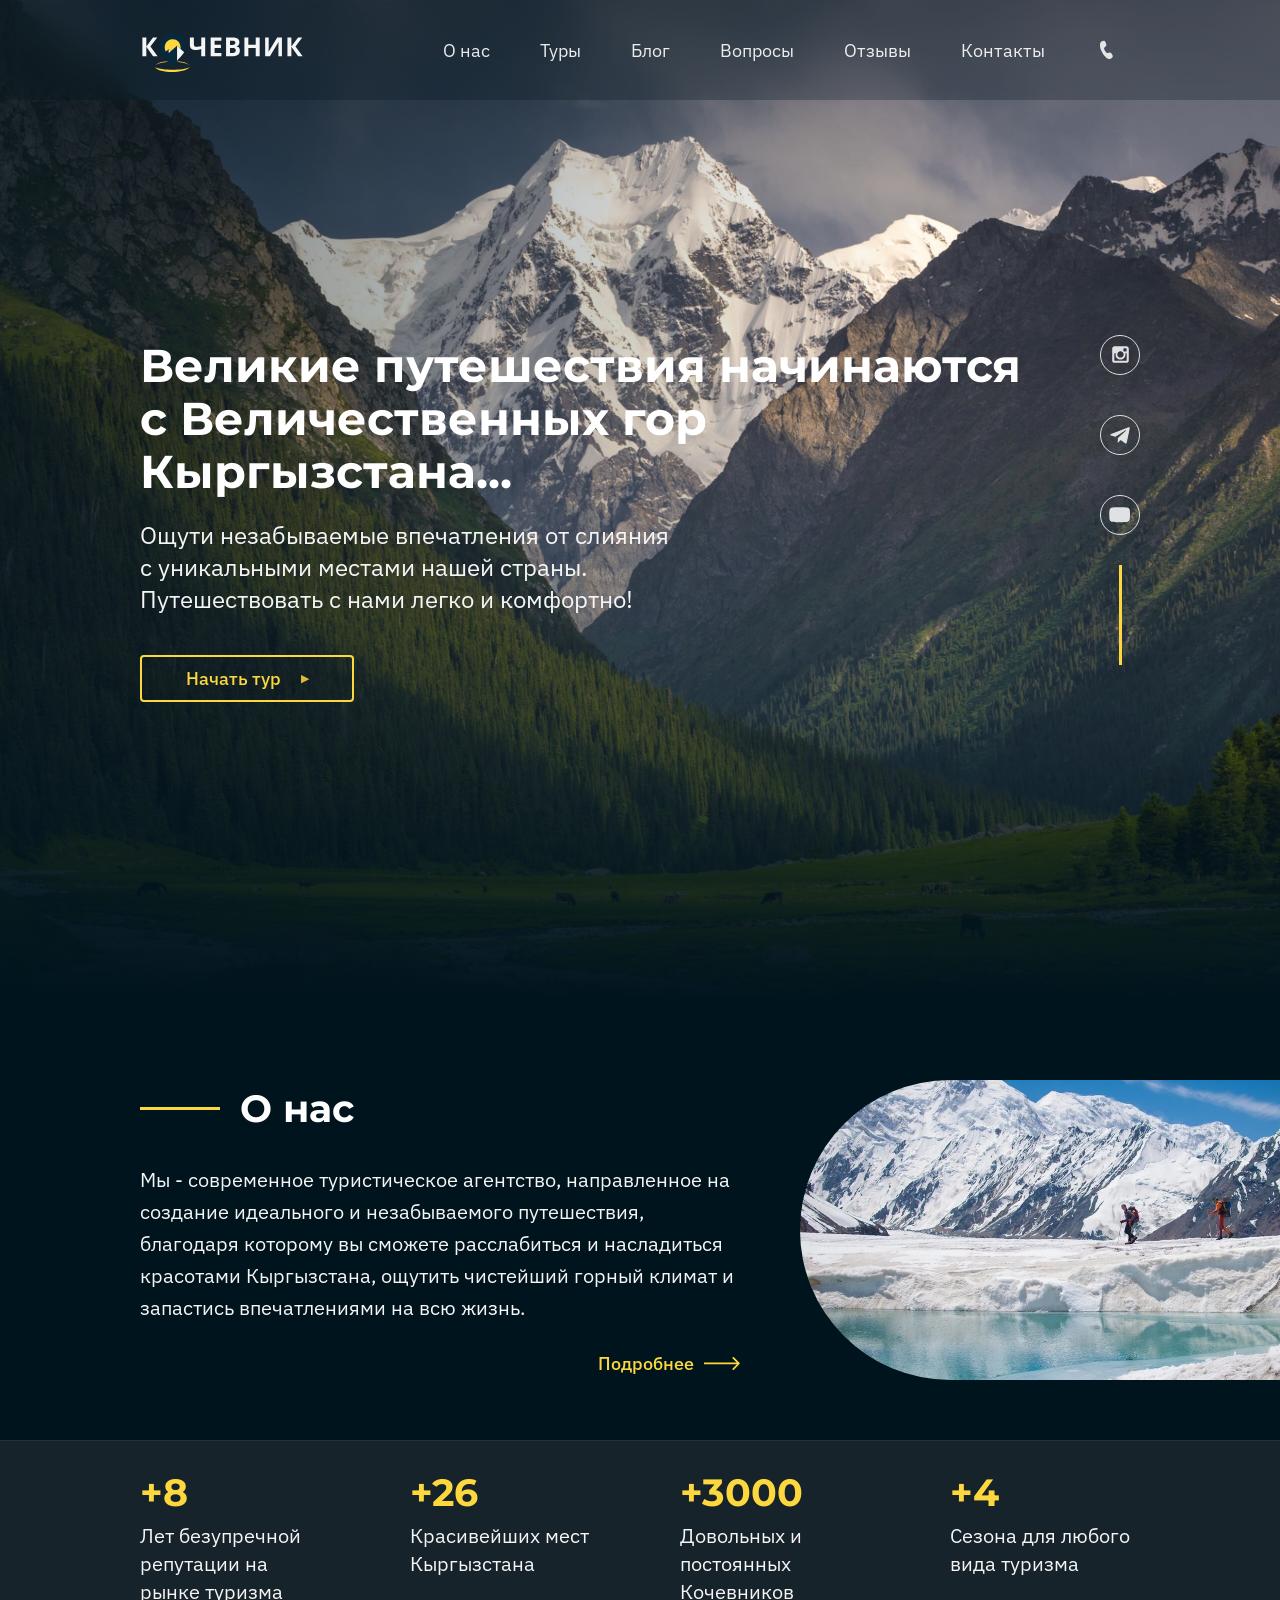
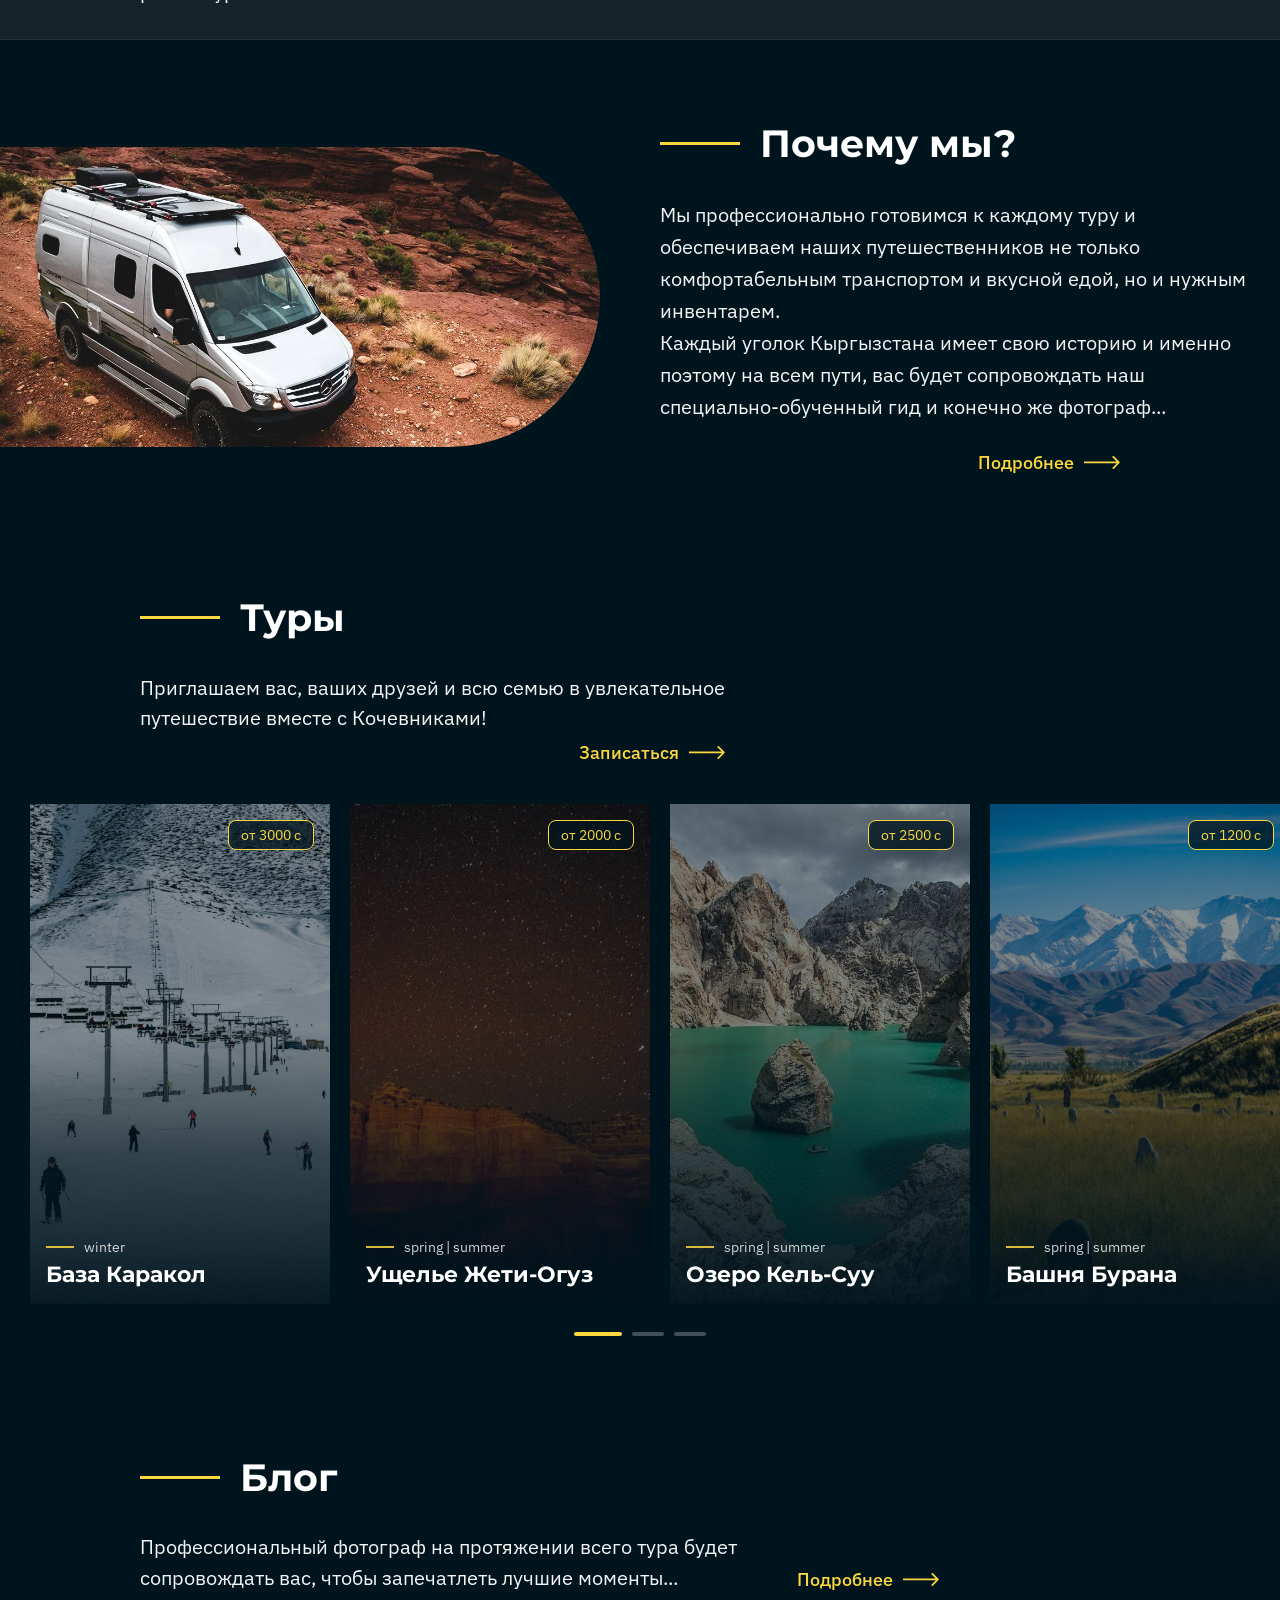
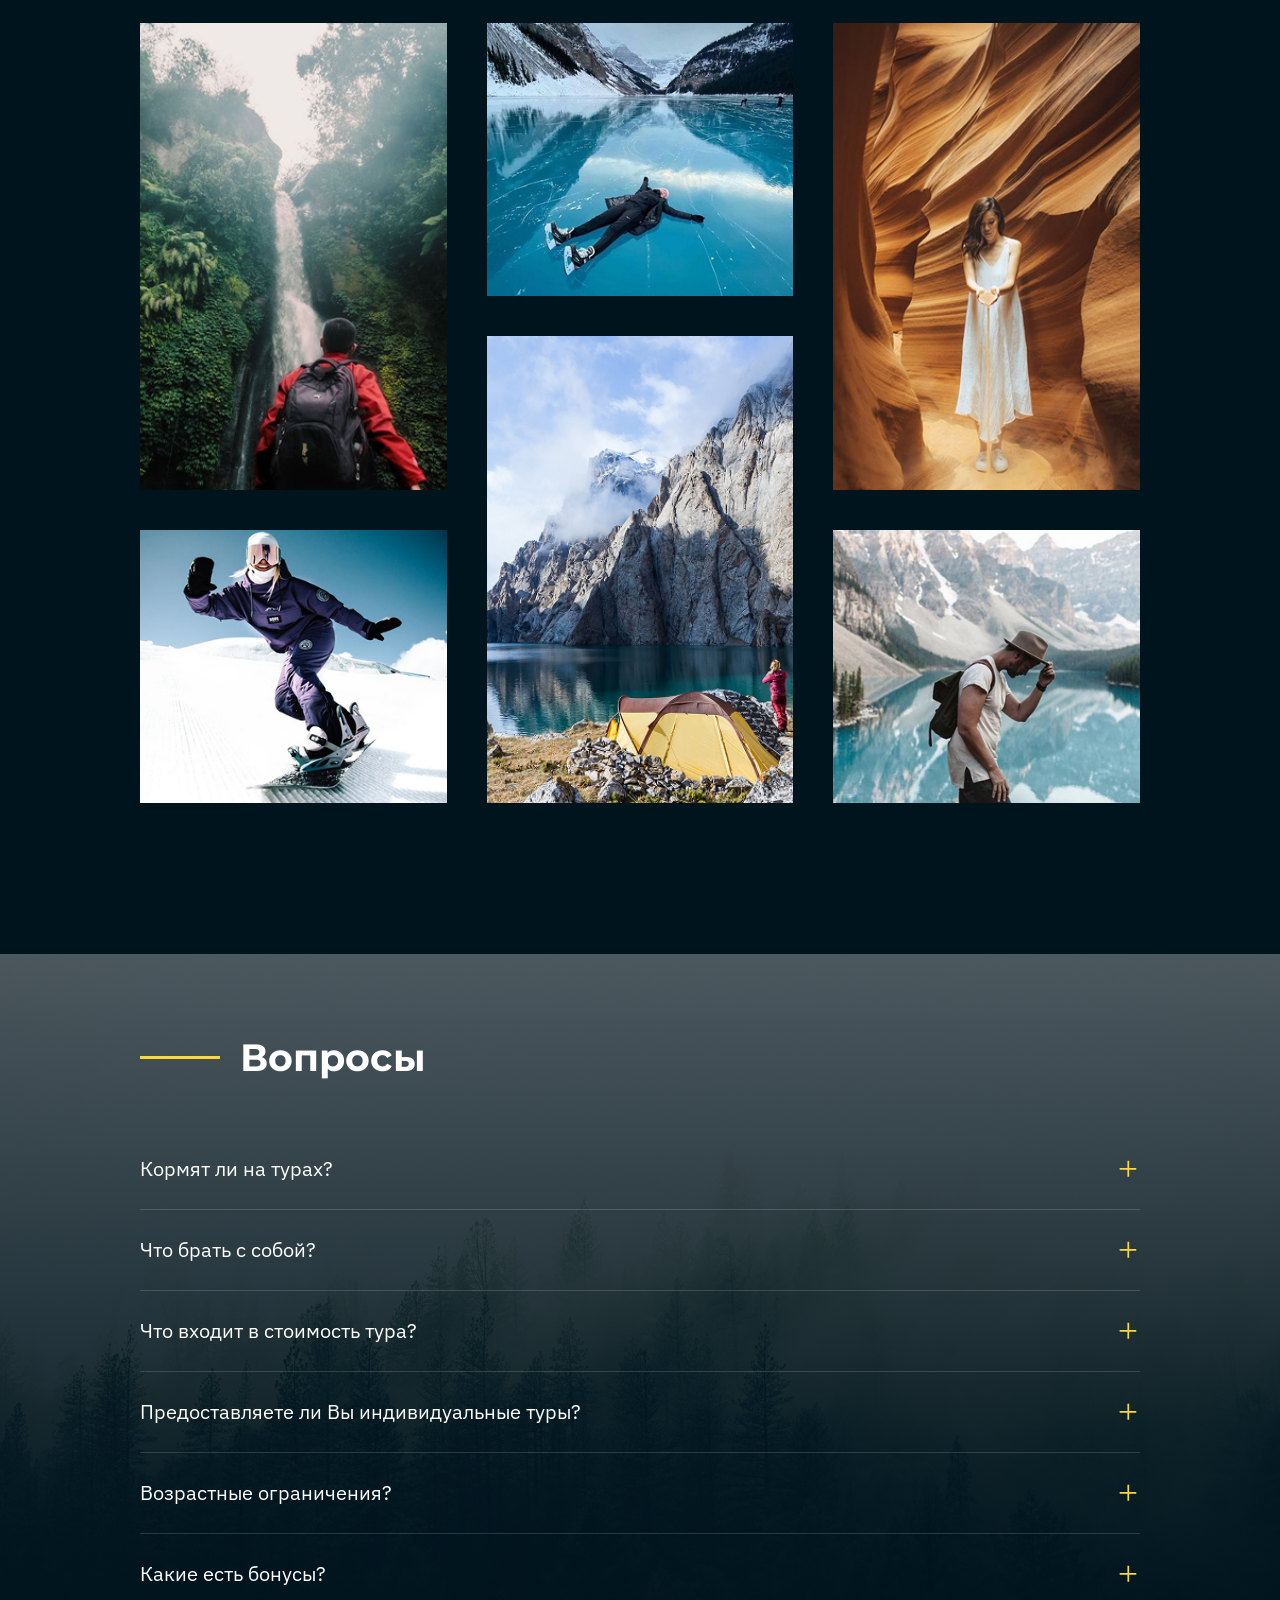
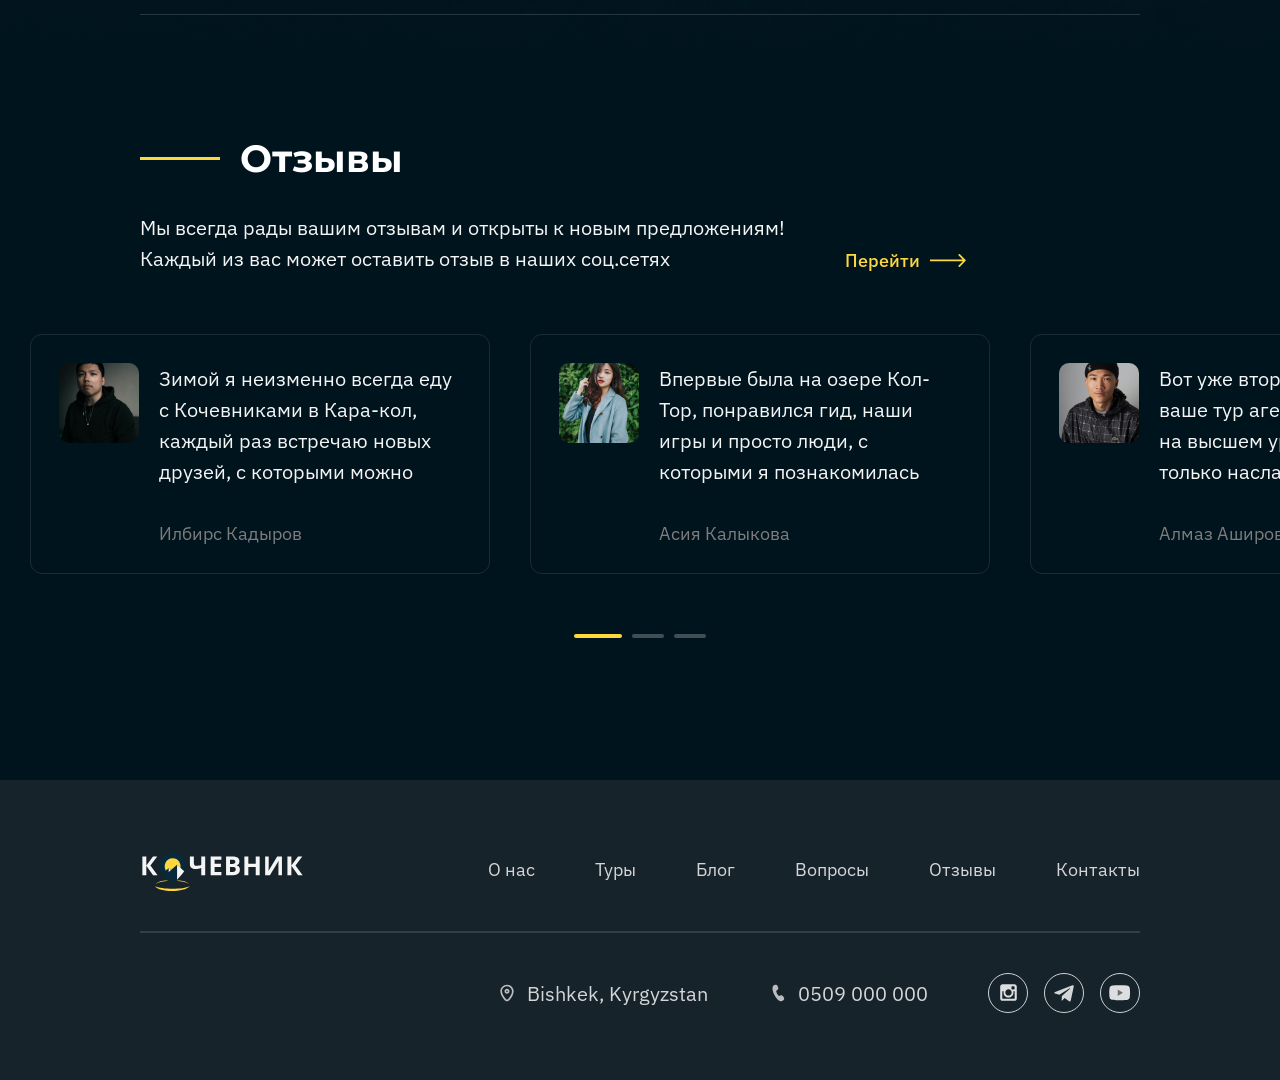
==== index.html @ 5da29ad7 "Initial commit" ====
<!DOCTYPE html>
<html lang="ru">
<head>
  <meta charset="UTF-8" />
  <meta name="viewport" content="width=device-width, initial-scale=1.0" />
  <title>Кочевник — туры по Кыргызстану</title>
  <link rel="preconnect" href="https://fonts.googleapis.com" />
  <link rel="preconnect" href="https://fonts.gstatic.com" crossorigin />
  <link href="https://fonts.googleapis.com/css2?family=Montserrat:wght@400;500;600;700;800&family=IBM+Plex+Sans:wght@300;400;500&display=swap" rel="stylesheet" />
  <link rel="stylesheet" href="style.css" />
</head>
<body>

  <!-- ========== HERO SECTION ========== -->
  <section class="hero">

    <!-- HEADER -->
    <header class="header">
      <div class="header__inner">

        <!-- Логотип -->
        <a class="header__logo logo" href="#">
          <img class="logo__img" src="imgs/logo.svg" alt="Кочевник" />
        </a>

        <!-- Навигация -->
        <nav class="nav" aria-label="Основная навигация">
          <ul class="nav__list">
            <li class="nav__item"><a class="nav__link" href="#about">О нас</a></li>
            <li class="nav__item"><a class="nav__link" href="#tours">Туры</a></li>
            <li class="nav__item"><a class="nav__link" href="#blog">Блог</a></li>
            <li class="nav__item"><a class="nav__link" href="#questions">Вопросы</a></li>
            <li class="nav__item"><a class="nav__link" href="#reviews">Отзывы</a></li>
            <li class="nav__item"><a class="nav__link" href="#contacts">Контакты</a></li>
          </ul>
        </nav>

        <!-- Телефон -->
        <a class="header__phone" href="tel:+996509000000" aria-label="Позвонить нам">
          <img class="header__phone-icon" src="imgs/phone.svg" alt="" aria-hidden="true" />
          <span class="header__phone-divider" aria-hidden="true"></span>
          <span class="header__phone-number">0509 000 000</span>
        </a>

      </div>
    </header>

    <!-- HERO CONTENT -->
    <div class="hero__inner">
      <div class="hero__content">
        <h1 class="hero__title">
          Великие путешествия начинаются<br />
          с Величественных гор Кыргызстана...
        </h1>
        <p class="hero__subtitle">
          Ощути незабываемые впечатления от слияния<br />
          с уникальными местами нашей страны.<br />
          Путешествовать с нами легко и комфортно!
        </p>
        <a class="hero__btn btn btn--yellow" href="#tours">
          Начать тур
          <span class="btn__icon" aria-hidden="true">▶</span>
        </a>
      </div>
    </div>

    <!-- Социальные сети (вертикально справа) -->
    <aside class="hero__socials socials" aria-label="Социальные сети">
      <a class="socials__link" href="#" target="_blank" rel="noopener" aria-label="Instagram">
        <img src="imgs/instagram.svg" alt="Instagram" />
      </a>
      <a class="socials__link" href="#" target="_blank" rel="noopener" aria-label="Telegram">
        <img src="imgs/telegram.svg" alt="Telegram" />
      </a>
      <a class="socials__link" href="#" target="_blank" rel="noopener" aria-label="YouTube">
        <img src="imgs/youtube.svg" alt="YouTube" />
      </a>
      <img class="socials__line" src="imgs/hero_line.svg" alt="" aria-hidden="true" />
    </aside>

  </section>
  <!-- /HERO -->

  <!-- ========== ABOUT + STATS + WHY US ========== -->
  <div class="middle-block">

    <!-- О НАС -->
    <section class="about" id="about">
      <div class="about__inner">

        <div class="about__text-col">
          <h2 class="about__title section-title">
            <img class="section-title__line-img" src="imgs/about_us_why_us_line.svg" alt="" aria-hidden="true" />
            О нас
          </h2>
          <p class="about__text">
            Мы - современное туристическое агентство, направленное
            на создание идеального и незабываемого путешествия,
            благодаря которому вы сможете расслабиться и насладиться
            красотами Кыргызстана, ощутить чистейший горный климат
            и запастись впечатлениями на всю жизнь.
          </p>
          <a class="about__more more-link" href="#">
            Подробнее
            <img class="more-link__arrow" src="imgs/about_us_why_us_arrow.svg" alt="" aria-hidden="true" />
          </a>
        </div>

        <div class="about__img-col">
          <img class="about__img" src="imgs/about_us.jpg" alt="О нас — горы Кыргызстана" />
        </div>

      </div>
    </section>

    <!-- СТАТИСТИКА -->
    <section class="stats">
      <div class="stats__inner">
        <div class="stats__item">
          <span class="stats__num">+8</span>
          <span class="stats__label">Лет безупречной репутации на рынке туризма</span>
        </div>
        <div class="stats__item">
          <span class="stats__num">+26</span>
          <span class="stats__label">Красивейших мест Кыргызстана</span>
        </div>
        <div class="stats__item">
          <span class="stats__num">+3000</span>
          <span class="stats__label">Довольных и постоянных Кочевников</span>
        </div>
        <div class="stats__item">
          <span class="stats__num">+4</span>
          <span class="stats__label">Сезона для любого вида туризма</span>
        </div>
      </div>
    </section>

    <!-- ПОЧЕМУ МЫ -->
    <section class="why-us" id="why-us">
      <div class="why-us__inner">

        <div class="why-us__img-col">
          <img class="why-us__img" src="imgs/why_us.jpg" alt="Почему мы — фургон в горах" />
        </div>

        <div class="why-us__text-col">
          <h2 class="why-us__title section-title">
            <img class="section-title__line-img" src="imgs/about_us_why_us_line.svg" alt="" aria-hidden="true" />
            Почему мы?
          </h2>
          <p class="why-us__text">
            Мы профессионально готовимся к каждому туру
            и обеспечиваем наших путешественников не только
            комфортабельным транспортом и вкусной едой,
            но и нужным инвентарем.<br />
            Каждый уголок Кыргызстана имеет свою историю и именно
            поэтому на всем пути, вас будет сопровождать
            наш специально-обученный гид и конечно же фотограф...
          </p>
          <a class="why-us__more more-link" href="#">
            Подробнее
            <img class="more-link__arrow" src="imgs/about_us_why_us_arrow.svg" alt="" aria-hidden="true" />
          </a>
        </div>

      </div>
    </section>

  </div>
  <!-- /MIDDLE BLOCK -->

  <!-- ========== TOURS SECTION ========== -->
  <section class="tours" id="tours">
    <div class="tours__head">
      <h2 class="tours__title section-title">
        <img class="section-title__line-img" src="imgs/about_us_why_us_line.svg" alt="" aria-hidden="true" />
        Туры
      </h2>
      <p class="tours__subtitle">
        Приглашаем вас, ваших друзей и всю семью в увлекательное<br />
        путешествие вместе с Кочевниками!
      </p>
      <a class="tours__signup more-link" href="#">
        Записаться
        <img class="more-link__arrow" src="imgs/about_us_why_us_arrow.svg" alt="" aria-hidden="true" />
      </a>
    </div>

    <!-- Слайдер -->
    <div class="tours__slider-wrap">
      <div class="tours__slider" id="tours-slider">

        <article class="tour-card" style="--card-bg: url('imgs/tours1.jpg')">
          <div class="tour-card__overlay-top" aria-hidden="true"></div>
          <div class="tour-card__overlay-bottom" aria-hidden="true"></div>
          <span class="tour-card__price">от 3000 с</span>
          <div class="tour-card__bottom">
            <div class="tour-card__season">
              <span class="tour-card__season-line" aria-hidden="true"></span>
              winter
            </div>
            <h3 class="tour-card__name">База Каракол</h3>
          </div>
        </article>

        <article class="tour-card" style="--card-bg: url('imgs/tours2.jpg')">
          <div class="tour-card__overlay-top" aria-hidden="true"></div>
          <div class="tour-card__overlay-bottom" aria-hidden="true"></div>
          <span class="tour-card__price">от 2000 с</span>
          <div class="tour-card__bottom">
            <div class="tour-card__season">
              <span class="tour-card__season-line" aria-hidden="true"></span>
              spring | summer
            </div>
            <h3 class="tour-card__name">Ущелье Жети-Огуз</h3>
          </div>
        </article>

        <article class="tour-card" style="--card-bg: url('imgs/tours3.jpg')">
          <div class="tour-card__overlay-top" aria-hidden="true"></div>
          <div class="tour-card__overlay-bottom" aria-hidden="true"></div>
          <span class="tour-card__price">от 2500 с</span>
          <div class="tour-card__bottom">
            <div class="tour-card__season">
              <span class="tour-card__season-line" aria-hidden="true"></span>
              spring | summer
            </div>
            <h3 class="tour-card__name">Озеро Кель-Суу</h3>
          </div>
        </article>

        <article class="tour-card" style="--card-bg: url('imgs/tours4.jpg')">
          <div class="tour-card__overlay-top" aria-hidden="true"></div>
          <div class="tour-card__overlay-bottom" aria-hidden="true"></div>
          <span class="tour-card__price">от 1200 с</span>
          <div class="tour-card__bottom">
            <div class="tour-card__season">
              <span class="tour-card__season-line" aria-hidden="true"></span>
              spring | summer
            </div>
            <h3 class="tour-card__name">Башня Бурана</h3>
          </div>
        </article>

        <article class="tour-card" style="--card-bg: url('imgs/tours5.jpg')">
          <div class="tour-card__overlay-top" aria-hidden="true"></div>
          <div class="tour-card__overlay-bottom" aria-hidden="true"></div>
          <span class="tour-card__price">от 5000 с</span>
          <div class="tour-card__bottom">
            <div class="tour-card__season">
              <span class="tour-card__season-line" aria-hidden="true"></span>
              spring | summer
            </div>
            <h3 class="tour-card__name">Озеро Сары Челек</h3>
          </div>
        </article>

        <article class="tour-card" style="--card-bg: url('imgs/tours6.jpg')">
          <div class="tour-card__overlay-top" aria-hidden="true"></div>
          <div class="tour-card__overlay-bottom" aria-hidden="true"></div>
          <span class="tour-card__price">от 600 с</span>
          <div class="tour-card__bottom">
            <div class="tour-card__season">
              <span class="tour-card__season-line" aria-hidden="true"></span>
              spring | summer
            </div>
            <h3 class="tour-card__name">Водопад Белогорка</h3>
          </div>
        </article>

        <article class="tour-card" style="--card-bg: url('imgs/tours7.jpg')">
          <div class="tour-card__overlay-top" aria-hidden="true"></div>
          <div class="tour-card__overlay-bottom" aria-hidden="true"></div>
          <span class="tour-card__price">от 2300 с</span>
          <div class="tour-card__bottom">
            <div class="tour-card__season">
              <span class="tour-card__season-line" aria-hidden="true"></span>
              spring | summer
            </div>
            <h3 class="tour-card__name">Долина Суусамыр</h3>
          </div>
        </article>

        <article class="tour-card" style="--card-bg: url('imgs/tours8.jpg')">
          <div class="tour-card__overlay-top" aria-hidden="true"></div>
          <div class="tour-card__overlay-bottom" aria-hidden="true"></div>
          <span class="tour-card__price">от 1000 с</span>
          <div class="tour-card__bottom">
            <div class="tour-card__season">
              <span class="tour-card__season-line" aria-hidden="true"></span>
              spring | summer
            </div>
            <h3 class="tour-card__name">Озеро Кол-Тор</h3>
          </div>
        </article>

        <article class="tour-card" style="--card-bg: url('imgs/tours9.jpg')">
          <div class="tour-card__overlay-top" aria-hidden="true"></div>
          <div class="tour-card__overlay-bottom" aria-hidden="true"></div>
          <span class="tour-card__price">от 750 с</span>
          <div class="tour-card__bottom">
            <div class="tour-card__season">
              <span class="tour-card__season-line" aria-hidden="true"></span>
              spring | summer
            </div>
            <h3 class="tour-card__name">Каньоны Сказка</h3>
          </div>
        </article>

      </div><!-- /slider -->
    </div>

    <!-- Dots — на всю ширину секции, по центру -->
    <div class="tours__dots" id="tours-dots"></div>

  </section>
  <!-- /TOURS -->

  <!-- ========== BLOG SECTION ========== -->
  <section class="blog" id="blog">

    <div class="blog__head">
      <h2 class="blog__title section-title">
        <img class="section-title__line-img" src="imgs/about_us_why_us_line.svg" alt="" aria-hidden="true" />
        Блог
      </h2>
      <div class="blog__head-row">
        <p class="blog__subtitle">
          Профессиональный фотограф на протяжении всего тура будет<br />
          сопровождать вас, чтобы запечатлеть лучшие моменты...
        </p>
        <a class="blog__more more-link" href="#">
          Подробнее
          <img class="more-link__arrow" src="imgs/about_us_why_us_arrow.svg" alt="" aria-hidden="true" />
        </a>
      </div>
    </div>

    <div class="blog__grid">
      <!-- Колонка 1 -->
      <div class="blog__col">
        <img class="blog__img blog__img--tall" src="imgs/blog1.jpg" alt="Блог фото 1" />
        <img class="blog__img blog__img--short" src="imgs/blog4.jpg" alt="Блог фото 4" />
      </div>
      <!-- Колонка 2 -->
      <div class="blog__col">
        <img class="blog__img blog__img--short" src="imgs/blog2.jpg" alt="Блог фото 2" />
        <img class="blog__img blog__img--tall" src="imgs/blog5.jpg" alt="Блог фото 5" />
      </div>
      <!-- Колонка 3 -->
      <div class="blog__col">
        <img class="blog__img blog__img--tall" src="imgs/blog3.jpg" alt="Блог фото 3" />
        <img class="blog__img blog__img--short" src="imgs/blog6.jpg" alt="Блог фото 6" />
      </div>
    </div>

  </section>
  <!-- /BLOG -->

  <!-- ========== QUESTIONS SECTION ========== -->
  <section class="questions" id="questions">

    <div class="questions__inner">
      <h2 class="questions__title section-title">
        <img class="section-title__line-img" src="imgs/about_us_why_us_line.svg" alt="" aria-hidden="true" />
        Вопросы
      </h2>

      <ul class="faq">

        <li class="faq__item">
          <button class="faq__trigger" aria-expanded="false">
            <span class="faq__question">Кормят ли на турах?</span>
            <img class="faq__icon" src="imgs/questions_plus.svg" alt="" aria-hidden="true" />
          </button>
          <div class="faq__body">
            <p class="faq__answer">В каждом путешествии Вы получаете имменной "Бокс Кочаоллдевника", куда входит: вода, фрукт, сендвич и сухофрукты.</p>
          </div>
        </li>

        <li class="faq__item">
          <button class="faq__trigger" aria-expanded="false">
            <span class="faq__question">Что брать с собой?</span>
            <img class="faq__icon" src="imgs/questions_plus.svg" alt="" aria-hidden="true" />
          </button>
          <div class="faq__body">
            <p class="faq__answer">Документы, сменная одежда, головной убор, солнцезещитный крем, личные медикаменты</p>
          </div>
        </li>

        <li class="faq__item">
          <button class="faq__trigger" aria-expanded="false">
            <span class="faq__question">Что входит в стоимость тура?</span>
            <img class="faq__icon" src="imgs/questions_plus.svg" alt="" aria-hidden="true" />
          </button>
          <div class="faq__body">
            <p class="faq__answer">В стоимость тура входит: трансфер, услуги гида, фотографа, профессиональный инвентарь, бокс Кочевника</p>
          </div>
        </li>

        <li class="faq__item">
          <button class="faq__trigger" aria-expanded="false">
            <span class="faq__question">Предоставляете ли Вы индивидуальные туры?</span>
            <img class="faq__icon" src="imgs/questions_plus.svg" alt="" aria-hidden="true" />
          </button>
          <div class="faq__body">
            <p class="faq__answer">Мы можем предоставить индивидуальный тур с трансфером и нашим маршрутом</p>
          </div>
        </li>

        <li class="faq__item">
          <button class="faq__trigger" aria-expanded="false">
            <span class="faq__question">Возрастные ограничения?</span>
            <img class="faq__icon" src="imgs/questions_plus.svg" alt="" aria-hidden="true" />
          </button>
          <div class="faq__body">
            <p class="faq__answer">Детям до 12 лет не рекомендуется посещать наши туры</p>
          </div>
        </li>

        <li class="faq__item">
          <button class="faq__trigger" aria-expanded="false">
            <span class="faq__question">Какие есть бонусы?</span>
            <img class="faq__icon" src="imgs/questions_plus.svg" alt="" aria-hidden="true" />
          </button>
          <div class="faq__body">
            <p class="faq__answer">Приведи троих друзей друзей, и получи 50% скидку на любой тур</p>
          </div>
        </li>

      </ul>
    </div>

  </section>
  <!-- /QUESTIONS -->

  <!-- ========== REVIEWS SECTION ========== -->
  <section class="reviews" id="reviews">

    <div class="reviews__head">
      <h2 class="reviews__title section-title">
        <img class="section-title__line-img" src="imgs/about_us_why_us_line.svg" alt="" aria-hidden="true" />
        Отзывы
      </h2>
      <div class="reviews__head-row">
        <p class="reviews__subtitle">
          Мы всегда рады вашим отзывам и открыты к новым предложениям!<br />
          Каждый из вас может оставить отзыв в наших соц.сетях
        </p>
        <a class="reviews__more more-link" href="#">
          Перейти
          <img class="more-link__arrow" src="imgs/about_us_why_us_arrow.svg" alt="" aria-hidden="true" />
        </a>
      </div>
    </div>

    <!-- Слайдер отзывов -->
    <div class="reviews__slider-wrap">
      <div class="reviews__slider" id="reviews-slider">

        <article class="review-card">
          <div class="review-card__top">
            <img class="review-card__photo" src="imgs/reviews1.jpg" alt="Илбирс Кадыров" />
            <div class="review-card__text-wrap">
              <p class="review-card__text">Зимой я неизменно всегда еду с Кочевниками в Кара-кол, каждый раз встречаю новых друзей, с которыми можно покататься на сноубордах!</p>
            </div>
          </div>
          <p class="review-card__name">Илбирс Кадыров</p>
        </article>

        <article class="review-card">
          <div class="review-card__top">
            <img class="review-card__photo" src="imgs/reviews2.jpg" alt="Асия Калыкова" />
            <div class="review-card__text-wrap">
              <p class="review-card__text">Впервые была на озере Кол-Тор, понравился гид, наши игры и просто люди, с которыми я познакомилась благодаря вам.</p>
            </div>
          </div>
          <p class="review-card__name">Асия Калыкова</p>
        </article>

        <article class="review-card">
          <div class="review-card__top">
            <img class="review-card__photo" src="imgs/reviews3.jpg" alt="Алмаз Аширов" />
            <div class="review-card__text-wrap">
              <p class="review-card__text">Вот уже второй год выбираю ваше тур агенство! Подготовка на высшем уровне, остается только наслаждаться отдыхом и красотами нашей природы.</p>
            </div>
          </div>
          <p class="review-card__name">Алмаз Аширов</p>
        </article>

        <article class="review-card">
          <div class="review-card__top">
            <img class="review-card__photo" src="imgs/reviews4.jpg" alt="Белек Ильязов" />
            <div class="review-card__text-wrap">
              <p class="review-card__text">Если ходить на природу, то только с вами, не надо загружать голову, все готово и четко распланированно, спасибо вам!</p>
            </div>
          </div>
          <p class="review-card__name">Белек Ильязов</p>
        </article>

        <article class="review-card">
          <div class="review-card__top">
            <img class="review-card__photo" src="imgs/reviews5.jpg" alt="Айкерим Жанузакова" />
            <div class="review-card__text-wrap">
              <p class="review-card__text">Было бы хорошо, если в некоторых турах кормили горячими блюдами и раздавали горячие напитки, не у всех есть термос)</p>
            </div>
          </div>
          <p class="review-card__name">Айкерим Жанузакова</p>
        </article>

      </div><!-- /slider -->
    </div>

    <!-- Dots -->
    <div class="reviews__dots" id="reviews-dots"></div>

  </section>
  <!-- /REVIEWS -->

  <!-- ========== FOOTER ========== -->
  <footer class="footer" id="contacts">
    <div class="footer__inner">

      <!-- Top row: logo + nav -->
      <div class="footer__top">
        <a class="footer__logo logo" href="#">
          <img class="logo__img" src="imgs/logo.svg" alt="Кочевник" />
        </a>
        <nav class="footer__nav" aria-label="Навигация в футере">
          <ul class="footer__nav-list">
            <li><a class="footer__nav-link" href="#about">О нас</a></li>
            <li><a class="footer__nav-link" href="#tours">Туры</a></li>
            <li><a class="footer__nav-link" href="#blog">Блог</a></li>
            <li><a class="footer__nav-link" href="#questions">Вопросы</a></li>
            <li><a class="footer__nav-link" href="#reviews">Отзывы</a></li>
            <li><a class="footer__nav-link" href="#contacts">Контакты</a></li>
          </ul>
        </nav>
      </div>

      <div class="footer__divider" aria-hidden="true"></div>

      <!-- Bottom row: location + phone + socials -->
      <div class="footer__bottom">
        <div class="footer__contacts">
          <div class="footer__contact-item">
            <img class="footer__contact-icon" src="imgs/location.svg" alt="" aria-hidden="true" />
            <span class="footer__contact-text">Bishkek, Kyrgyzstan</span>
          </div>
          <div class="footer__contact-item">
            <img class="footer__contact-icon" src="imgs/phone.svg" alt="" aria-hidden="true" />
            <a class="footer__contact-text footer__contact-text--link" href="tel:+996509000000">0509 000 000</a>
          </div>
        </div>

        <div class="footer__socials">
          <a class="footer__social-link" href="#" target="_blank" rel="noopener" aria-label="Instagram">
            <img src="imgs/instagram.svg" alt="Instagram" />
          </a>
          <a class="footer__social-link" href="#" target="_blank" rel="noopener" aria-label="Telegram">
            <img src="imgs/telegram.svg" alt="Telegram" />
          </a>
          <a class="footer__social-link" href="#" target="_blank" rel="noopener" aria-label="YouTube">
            <img src="imgs/youtube.svg" alt="YouTube" />
          </a>
        </div>
      </div>

    </div>
  </footer>
  <!-- /FOOTER -->

  <script src="main.js"></script>
</body>
</html>
---- style.css ----
/* ============================================================
   CSS VARIABLES
   ============================================================ */
:root {
  --c-yellow:    rgba(252, 216, 62,  1);
  --c-light:     rgba(245, 245, 245, 1);
  --c-dark:      rgba(0,   20,  30,  1);
  --c-cyan:      rgba(20,  181, 206, 1);
  --c-red:       rgba(209, 73,  91,  1);
  --c-gray:      rgba(195, 195, 195, 1);
  --c-gray-dark: rgba(125, 125, 125, 1);
  --c-white:     #ffffff;

  --font-heading: 'Montserrat', sans-serif;
  --font-body:    'IBM Plex Sans', sans-serif;

  --hero-w:   1440px;
  --hero-h:   1000px;
  --header-h: 100px;
}

/* ============================================================
   RESET & BASE
   ============================================================ */
*, *::before, *::after { box-sizing: border-box; margin: 0; padding: 0; }
ul { list-style: none; }
a  { text-decoration: none; color: inherit; }
img { display: block; }
button { cursor: pointer; border: none; background: none; font-family: inherit; }

html { scroll-behavior: smooth; }

body {
  font-family: var(--font-body);
  color: var(--c-dark);
  background: var(--c-dark);
  -webkit-font-smoothing: antialiased;
}

/* ============================================================
   HERO BLOCK
   ============================================================ */
.hero {
  position: relative;
  width: 100%;
  height: var(--hero-h);
  overflow: hidden;

  background-image:
    linear-gradient(
      to right,
      rgba(0, 20, 30, 0.60) 0%,
      rgba(0, 20, 30, 0.25) 40%,
      rgba(0, 20, 30, 0)    70%
    ),
    linear-gradient(
      to top,
      rgba(0, 20, 30, 1)    0%,
      rgba(0, 20, 30, 0.85) 12%,
      rgba(0, 20, 30, 0.40) 30%,
      rgba(0, 20, 30, 0)    55%
    ),
    url('imgs/background.jpg');

  background-size: 100% auto;
  background-position: top center;
  background-repeat: no-repeat;
}

/* ============================================================
   HEADER BLOCK — 1440×100
   ============================================================ */
.header {
  position: absolute;
  top: 0;
  left: 0;
  width: 100%;
  height: var(--header-h);
  z-index: 10;
  backdrop-filter: blur(20px);
  -webkit-backdrop-filter: blur(20px);
  background: rgba(0, 20, 30, 0.25);
}

.header__inner {
  width: 100%;
  height: 100%;
  margin: 0 auto;
  padding: 0;
  display: flex;
  align-items: center;
}

/* ============================================================
   LOGO BLOCK
   ============================================================ */
.logo {
  flex-shrink: 0;
  padding-left: 140px;
  margin-right: 0;
}

.logo__img {
  height: 44px;
  width: auto;
  object-fit: contain;
}

/* ============================================================
   NAV BLOCK
   ============================================================ */
.nav {
  flex: 1;
  padding-left: 140px;
}

.nav__list {
  display: flex;
  align-items: center;
  gap: 50px;
}

.nav__link {
  font-family: var(--font-body);
  font-size: 18px;
  font-weight: 400;
  color: var(--c-white);
  opacity: 0.9;
  white-space: nowrap;
  position: relative;
  padding-bottom: 4px;
  transition: opacity .25s ease;
}

.nav__link::after {
  content: '';
  position: absolute;
  bottom: 0;
  left: 0;
  width: 100%;
  height: 2px;
  background: var(--c-yellow);
  box-shadow: 0 0 6px rgba(252, 216, 62, 0.6);
  opacity: 0;
  transition: opacity .3s ease;
}

.nav__link:hover { opacity: 1; }

.nav__link:hover::after,
.nav__link--active::after { opacity: 1; }

.nav__link--active { opacity: 1; }

/* ============================================================
   HEADER PHONE
   ============================================================ */
.header__phone {
  flex-shrink: 0;
  display: flex;
  align-items: center;
  margin-left: 50px;
  margin-right: 324px;
  opacity: 0.85;
  transition: opacity .25s ease;
  cursor: pointer;
  text-decoration: none;
}

.header__phone:hover { opacity: 1; }

.header__phone-icon {
  width: 22px;
  height: 22px;
  flex-shrink: 0;
  filter: brightness(0) invert(1);
  display: block;
}

.header__phone-divider {
  width: 1.5px;
  height: 20px;
  background: var(--c-yellow);
  flex-shrink: 0;
  margin: 0 12px 0 14px;
  opacity: 0;
  transform: scaleY(0.4);
  transform-origin: center;
  transition: opacity .35s ease, transform .35s ease;
}

.header__phone-number {
  font-family: var(--font-body);
  font-size: 18px;
  font-weight: 400;
  color: var(--c-white);
  white-space: nowrap;
  opacity: 0;
  transform: translateX(-8px);
  transition: opacity .35s ease .05s, transform .35s ease .05s;
}

.header__phone:hover .header__phone-divider {
  opacity: 1;
  transform: scaleY(1);
}

.header__phone:hover .header__phone-number {
  opacity: 1;
  transform: translateX(0);
}

/* ============================================================
   CONTAINER — универсальный центрирующий враппер
   ============================================================ */
.container {
  width: 100%;
  margin: 0 auto;
  padding-left: 140px;
  padding-right: 140px;
}

/* container без правого отступа — для блоков где фото до края */
.container--flush-right {
  width: 100%;
  margin: 0 auto;
  padding-left: 140px;
  padding-right: 0;
}

/* container без левого отступа — для why-us где фото слева до края */
.container--flush-left {
  width: 100%;
  margin: 0 auto;
  padding-left: 0;
  padding-right: 140px;
}

/* ============================================================
   HERO CONTENT
   ============================================================ */
.hero__inner {
  position: absolute;
  top: 0;
  left: 0;
  right: 0;
  bottom: 0;
  width: 100%;
  margin: 0 auto;
  pointer-events: none; /* клики проходят сквозь враппер */
}

.hero__content {
  position: absolute;
  top: 340px;
  left: 140px;
  display: flex;
  flex-direction: column;
  gap: 20px;
  pointer-events: all;
}

.hero__title {
  font-family: var(--font-heading);
  font-size: 46px;
  font-weight: 700;
  line-height: 1.15;
  color: var(--c-white);
  width: 947px;
}

.hero__subtitle {
  font-family: var(--font-body);
  font-size: 24px;
  font-weight: 400;
  color: var(--c-light);
}

/* ============================================================
   BTN BLOCK
   ============================================================ */
.btn {
  display: inline-flex;
  align-items: center;
  justify-content: center;
  gap: 20px;
  font-family: var(--font-body);
  font-size: 18px;
  font-weight: 500;
  border-radius: 4px;
  width: 214px;
  height: 47px;
  white-space: nowrap;
  padding: 0 24px;
  cursor: pointer;
  transition: background .2s ease, color .2s ease, box-shadow .2s ease;
}

.btn--yellow {
  background: transparent;
  color: var(--c-yellow);
  border: 2px solid var(--c-yellow);
}

.btn--yellow:hover {
  box-shadow: 0 0 10px rgba(252, 216, 62, 0.55), 0 0 0 1px rgba(252, 216, 62, 0.4);
}

.btn--yellow:active {
  background: var(--c-yellow);
  color: var(--c-dark);
  box-shadow: none;
}

.btn__icon {
  font-size: 11px;
  line-height: 1;
  opacity: 0.85;
}

.hero__btn {
  margin-top: 20px;
  align-self: flex-start;
}

/* ============================================================
   SOCIALS BLOCK — вертикально справа
   ============================================================ */
.socials {
  position: absolute;
  right: 140px;
  top: 50%;
  transform: translateY(-50%);
  display: flex;
  flex-direction: column;
  align-items: center;
  gap: 40px;
  z-index: 10;
}

.socials__link {
  width: 40px;
  height: 40px;
  display: flex;
  align-items: center;
  justify-content: center;
  opacity: 0.85;
  transition: opacity .2s ease, transform .2s ease;
}

.socials__link:hover {
  opacity: 1;
  transform: scale(1.1);
}

.socials__link img {
  width: 40px;
  height: 40px;
  filter: brightness(0) invert(1);
  transition: filter .2s ease;
}

.socials__link:hover img {
  filter: brightness(0) saturate(100%) invert(80%) sepia(60%) saturate(500%) hue-rotate(5deg);
}

.socials__line {
  display: block;
  margin-top: -10px;
}

/* ============================================================
   MIDDLE BLOCK
   ============================================================ */
.middle-block {
  width: 100%;
  min-height: 1130px;
  background: var(--c-dark);
  display: flex;
  flex-direction: column;
}

/* ============================================================
   SECTION TITLE
   ============================================================ */
.section-title {
  display: flex;
  align-items: center;
  gap: 20px;
  font-family: var(--font-heading);
  font-size: 38px;
  font-weight: 700;
  color: var(--c-white);
  margin-bottom: 32px;
}

.section-title__line {
  display: block;
  width: 40px;
  height: 3px;
  background: var(--c-yellow);
  flex-shrink: 0;
}

.section-title__line-img {
  display: block;
  flex-shrink: 0;
  height: 3px;
  width: auto;
}

/* ============================================================
   MORE LINK — «Подробнее →»
   выровнен по правому краю текстового блока (align-self: flex-end)
   ============================================================ */
.more-link {
  display: inline-flex;
  align-items: center;
  gap: 10px;
  font-family: var(--font-body);
  font-size: 18px;
  font-weight: 500;
  color: var(--c-yellow);
  transition: gap .2s ease, opacity .2s ease;
  margin-top: 28px;
  align-self: flex-end;
}

.more-link:hover {
  gap: 16px;
  opacity: 0.8;
}

.more-link__arrow {
  display: block;
  height: 14px;
  width: auto;
}

/* ============================================================
   ABOUT BLOCK
   ============================================================ */
.about {
  padding: 80px 0 60px;
}

.about__inner {
  width: 100%;
  margin: 0 auto;
  padding-left: 140px;
  padding-right: 0;
  display: flex;
  align-items: center;
  justify-content: space-between;
  gap: 60px;
}

/* flex-column — чтобы align-self: flex-end на more-link работал */
.about__text-col {
  flex-shrink: 0;
  width: 600px;
  display: flex;
  flex-direction: column;
}

.about__text {
  font-family: var(--font-body);
  font-size: 20px;
  font-weight: 400;
  line-height: 1.6;
  color: var(--c-light);
  width: 600px;
}

.about__img-col {
  flex-shrink: 0;
}

.about__img {
  width: 600px;
  height: 300px;
  object-fit: cover;
  border-radius: 150px 0 0 150px;
  display: block;
}

/* ============================================================
   STATS BLOCK — высота 200px, контент по центру
   ============================================================ */
.stats {
  height: 200px;
  background: rgba(23, 35, 43, 1);
  border-top: 1px solid rgba(255, 255, 255, 0.06);
  border-bottom: 1px solid rgba(255, 255, 255, 0.06);
  display: flex;
  align-items: center;
}

.stats__inner {
  width: 100%;
  margin: 0 auto;
  padding: 0 140px;
  display: flex;
  align-items: flex-start;
  gap: 80px;
}

.stats__item {
  display: flex;
  flex-direction: column;
  gap: 10px;
  flex: 1;
}

.stats__num {
  font-family: var(--font-heading);
  font-size: 38px;
  font-weight: 700;
  color: var(--c-yellow);
  line-height: 1;
}

.stats__label {
  font-family: var(--font-body);
  font-size: 20px;
  font-weight: 400;
  color: var(--c-light);
  line-height: 1.4;
}

/* ============================================================
   WHY US BLOCK
   ============================================================ */
.why-us {
  padding: 80px 0;
}

.why-us__inner {
  width: 100%;
  margin: 0 auto;
  padding-left: 0;
  padding-right: 140px;
  display: flex;
  align-items: center;
  justify-content: space-between;
  gap: 60px;
}

.why-us__img-col {
  flex-shrink: 0;
}

.why-us__img {
  width: 600px;
  height: 300px;
  object-fit: cover;
  border-radius: 0 150px 150px 0;
  display: block;
}

/* flex-column — чтобы align-self: flex-end на more-link работал */
.why-us__text-col {
  flex-shrink: 0;
  width: 600px;
  padding-right: 140px;
  display: flex;
  flex-direction: column;
}

.why-us__text {
  font-family: var(--font-body);
  font-size: 20px;
  font-weight: 400;
  line-height: 1.6;
  color: var(--c-light);
  width: 600px;
}

/* ============================================================
   TOURS SECTION — высота 900px
   ============================================================ */
.tours {
  width: 100%;
  min-height: 900px;
  background: var(--c-dark);
  padding: 0 0 0;
  display: flex;
  flex-direction: column;
}

.tours__head {
  width: fit-content;
  padding: 40px 0 40px 140px; /* уменьшен отступ сверху */
  display: flex;
  flex-direction: column;
}

.tours__subtitle {
  font-family: var(--font-body);
  font-size: 20px;
  font-weight: 400;
  color: var(--c-light);
  line-height: 1.5;
  margin-bottom: 4px;
}

.tours__signup {
  align-self: flex-end;
  margin-top: 4px;
}

/* ============================================================
   TOURS SLIDER
   ============================================================ */
.tours__slider-wrap {
  width: 100%;
  display: flex;
  flex-direction: column;
  gap: 28px;
}

.tours__slider {
  width: 100%;
  display: flex;
  gap: 20px;
  overflow-x: auto;
  scroll-snap-type: x mandatory;
  scroll-behavior: smooth;
  scroll-padding-left: 30px;
  scrollbar-width: none;
  -ms-overflow-style: none;
}

.tours__slider::-webkit-scrollbar { display: none; }

/* Первая и последняя карточка — отступы через margin */
.tours__slider .tour-card:first-child {
  margin-left: 30px;
}

.tours__slider .tour-card:last-child {
  margin-right: 30px;
}

/* ============================================================
   TOUR CARD BLOCK
   ============================================================ */
.tour-card {
  flex-shrink: 0;
  width: 300px;
  height: 500px;
  border-radius: 0;
  scroll-snap-align: start;
  position: relative;
  overflow: hidden;
  cursor: pointer;
  display: flex;
  flex-direction: column;
  justify-content: space-between;
  padding: 16px;
}

/* Фото */
.tour-card::before {
  content: '';
  position: absolute;
  inset: 0;
  background-image: var(--card-bg);
  background-size: cover;
  background-position: center;
  z-index: 0;
}

/* Верхнее затемнение — исчезает при hover через opacity */
.tour-card__overlay-top {
  position: absolute;
  inset: 0;
  background: rgba(0, 20, 30, 0.45);
  opacity: 1;
  transition: opacity .35s ease;
  z-index: 1;
  pointer-events: none;
}

.tour-card:hover .tour-card__overlay-top {
  opacity: 0;
}

/* Нижнее затемнение — всегда остаётся */
.tour-card__overlay-bottom {
  position: absolute;
  inset: 0;
  background: linear-gradient(
    to top,
    rgba(0, 20, 30, 0.95) 0%,
    rgba(0, 20, 30, 0.60) 30%,
    rgba(0, 20, 30, 0)    55%
  );
  z-index: 2;
  pointer-events: none;
}

/* Контент поверх всего */
.tour-card__price,
.tour-card__bottom {
  position: relative;
  z-index: 3;
}

.tour-card:hover {
  box-shadow: none;
}

/* Цена в правом верхнем углу */
.tour-card__price {
  align-self: flex-end;
  font-family: var(--font-body);
  font-size: 14px;
  font-weight: 400;
  color: var(--c-yellow);
  border: 1.5px solid var(--c-yellow);
  border-radius: 8px;
  padding: 5px 12px;
  background: rgba(0, 20, 30, 0.75);
  transition: background .25s ease, color .25s ease, box-shadow .25s ease;
}

/* hover — цена подсвечивается как кнопка */
.tour-card:hover .tour-card__price {
  background: var(--c-yellow);
  color: var(--c-dark);
  box-shadow: 0 0 10px rgba(252, 216, 62, 0.55);
}

/* Нижняя часть карточки */
.tour-card__bottom {
  display: flex;
  flex-direction: column;
  gap: 6px;
}

.tour-card__season {
  display: flex;
  align-items: center;
  gap: 10px;
  font-family: var(--font-body);
  font-size: 14px;
  font-weight: 400;
  color: var(--c-light);
  opacity: 0.85;
}

.tour-card__season-line {
  display: block;
  width: 28px;
  height: 2px;
  background: var(--c-yellow);
  flex-shrink: 0;
}

.tour-card__name {
  font-family: var(--font-heading);
  font-size: 22px;
  font-weight: 700;
  color: var(--c-white);
  line-height: 1.2;
}

/* ============================================================
   TOURS DOTS — вне slider-wrap, на всю ширину секции
   ============================================================ */
.tours__dots {
  display: flex;
  align-items: center;
  justify-content: center;
  gap: 10px;
  width: 100%;
  margin-top: 28px;
  padding: 0;
}

.tours__dot {
  width: 32px;
  height: 4px;
  border-radius: 2px;
  background: rgba(255, 255, 255, 0.25);
  cursor: pointer;
  transition: background .25s ease, width .25s ease;
  border: none;
  padding: 0;
}

.tours__dot--active {
  background: var(--c-yellow);
  width: 48px;
}

/* ============================================================
   BLOG SECTION — высота 1100px
   ============================================================ */
.blog {
  width: 100%;
  min-height: 1100px;
  background: var(--c-dark);
  padding: 0 140px 80px;
  display: flex;
  flex-direction: column;
  gap: 30px;
}

/* ---- HEAD ---- */
.blog__head {
  display: flex;
  flex-direction: column;
  gap: 30px;
}

.blog .section-title {
  margin-bottom: 0;
}

.blog__head-row {
  display: flex;
  align-items: flex-end;
  justify-content: flex-start;
  gap: 60px;
}

.blog__subtitle {
  font-family: var(--font-body);
  font-size: 20px;
  font-weight: 400;
  color: var(--c-light);
  line-height: 1.55;
}

.blog__more {
  flex-shrink: 0;
  margin-top: 0;
  padding-bottom: 2px;
}

.blog__grid {
  display: flex;
  gap: 40px;
  height: 780px; /* фиксированная высота грида */
}

.blog__col {
  flex: 1;
  display: flex;
  flex-direction: column;
  gap: 40px;
}

.blog__img {
  width: 100%;
  object-fit: cover;
  display: block;
}

.blog__img--tall  { flex: 2; }
.blog__img--short { flex: 1; }

/* ============================================================
   QUESTIONS SECTION — высота 840px
   ============================================================ */
.questions {
  width: 100%;
  min-height: auto;
  position: relative;
  display: flex;
  align-items: flex-start;

  background-image:
    linear-gradient(
      to bottom,
      rgba(0, 20, 30, 0.7)  0%,
      rgba(0, 20, 30, 1)    100%
    ),
    url('imgs/questions.jpg');
  background-size: cover;
  background-position: center top;
  background-repeat: no-repeat;
}

.questions__inner {
  width: 100%;
  padding: 80px 140px 40px;
  display: flex;
  flex-direction: column;
  gap: 48px;
}

.questions .section-title {
  margin-bottom: 0;
}

/* ============================================================
   FAQ BLOCK
   ============================================================ */
.faq {
  display: flex;
  flex-direction: column;
  list-style: none;
}

.faq__item {
  border-bottom: 1px solid rgba(255, 255, 255, 0.15);
}

/* Убрана верхняя линия у первого элемента */

.faq__trigger {
  width: 100%;
  display: flex;
  align-items: center;
  justify-content: space-between;
  gap: 24px;
  padding: 28px 0;
  background: none;
  border: none;
  cursor: pointer;
  text-align: left;
}

.faq__question {
  font-family: var(--font-body);
  font-size: 20px;
  font-weight: 400;
  color: var(--c-white);
  line-height: 1.2;
}

/* Иконка — img из папки */
.faq__icon {
  flex-shrink: 0;
  width: 24px;
  height: 24px;
  display: block;
  transition: transform .3s ease;
}

/* При открытом — поворот на 45° (четверть круга влево = крестик) */
.faq__item--open .faq__icon {
  transform: rotate(45deg);
}

/* Тело ответа */
.faq__body {
  overflow: hidden;
  max-height: 0;
  transition: max-height .4s ease, padding .4s ease;
}

.faq__item--open .faq__body {
  max-height: 200px;
  padding-bottom: 24px;
}

.faq__answer {
  font-family: var(--font-body);
  font-size: 20px;
  font-weight: 400;
  color: var(--c-gray);
  line-height: 1.6;
}

/* ============================================================
   REVIEWS SECTION — высота 725px
   ============================================================ */
.reviews {
  width: 100%;
  min-height: 725px;
  background: var(--c-dark);
  padding: 80px 0 60px;
  display: flex;
  flex-direction: column;
  gap: 60px;
}

/* ---- HEAD ---- */
.reviews__head {
  padding: 0 140px;
  display: flex;
  flex-direction: column;
  gap: 30px;
}

.reviews .section-title {
  margin-bottom: 0;
}

.reviews__head-row {
  display: flex;
  align-items: flex-end;
  justify-content: flex-start;
  gap: 60px;
}

.reviews__subtitle {
  font-family: var(--font-body);
  font-size: 20px;
  font-weight: 400;
  color: var(--c-light);
  line-height: 1.55;
}

.reviews__more {
  flex-shrink: 0;
  margin-top: 0;
  padding-bottom: 2px;
}

/* ---- SLIDER WRAP ---- */
.reviews__slider-wrap {
  width: 100%;
  display: flex;
  flex-direction: column;
  gap: 28px;
}

.reviews__slider {
  width: 100%;
  display: flex;
  gap: 40px;
  overflow-x: auto;
  scroll-snap-type: x mandatory;
  scroll-behavior: smooth;
  scroll-padding-left: 30px;
  scrollbar-width: none;
  -ms-overflow-style: none;
}

.reviews__slider::-webkit-scrollbar { display: none; }

/* 30px от краёв через margin на первой/последней карточке */
.reviews__slider .review-card:first-child { margin-left: 30px; }
.reviews__slider .review-card:last-child  { margin-right: 30px; }

/* ---- REVIEW CARD — 460×240 ---- */
.review-card {
  flex-shrink: 0;
  width: 460px;
  height: 240px;
  scroll-snap-align: start;
  background: transparent;
  border: 1px solid rgba(255, 255, 255, 0.1);
  border-radius: 12px;
  padding: 28px;
  display: flex;
  flex-direction: column;
  justify-content: space-between;
  gap: 16px;
}

.review-card__top {
  display: flex;
  align-items: flex-start;
  gap: 20px;
}

.review-card__photo {
  width: 80px;
  height: 80px;
  border-radius: 10px;
  object-fit: cover;
  object-position: center;
  flex-shrink: 0;
}

.review-card__text-wrap {
  width: 300px;
  height: 130px;
  overflow: hidden;
}

.review-card__text {
  font-family: var(--font-body);
  font-size: 20px;
  font-weight: 400;
  color: var(--c-light);
  line-height: 1.55;
}

.review-card__name {
  font-family: var(--font-body);
  font-size: 18px;
  font-weight: 400;
  color: var(--c-gray-dark);
  padding-left: 100px;
}

/* ---- DOTS ---- */
.reviews__dots {
  display: flex;
  align-items: center;
  justify-content: center;
  gap: 10px;
  width: 100%;
  margin-top: 0;
}

.reviews__dot {
  width: 32px;
  height: 4px;
  border-radius: 2px;
  background: rgba(255, 255, 255, 0.25);
  cursor: pointer;
  transition: background .25s ease, width .25s ease;
  border: none;
  padding: 0;
}

.reviews__dot--active {
  background: var(--c-yellow);
  width: 48px;
}

/* ============================================================
   FOOTER — высота 300px
   ============================================================ */
.footer {
  width: 100%;
  height: 300px;
  background: rgba(23, 35, 43, 1);
  display: flex;
  align-items: center;
}

.footer__inner {
  width: 100%;
  padding: 0 140px;
  display: flex;
  flex-direction: column;
  justify-content: center;
}

.footer__logo {
  margin-left: -140px;
}

/* ---- TOP ROW: logo left + nav right ---- */
.footer__top {
  display: flex;
  align-items: center;
  justify-content: space-between;
  margin-bottom: 40px;
}

.footer__nav-list {
  display: flex;
  align-items: center;
  gap: 60px;
  list-style: none;
}

.footer__nav-link {
  font-family: var(--font-body);
  font-size: 18px;
  font-weight: 400;
  color: var(--c-light);
  opacity: 0.85;
  transition: opacity .2s ease;
}

.footer__nav-link:hover { opacity: 1; }

/* ---- DIVIDER ---- */
.footer__divider {
  width: 100%;
  height: 2px;
  background: rgba(255, 255, 255, 0.12);
  margin-bottom: 40px;
}

/* ---- BOTTOM ROW — всё по правому краю ---- */
.footer__bottom {
  display: flex;
  align-items: center;
  justify-content: flex-end;
  gap: 60px;
}

.footer__contacts {
  display: flex;
  align-items: center;
  gap: 60px;
}

.footer__contact-item {
  display: flex;
  align-items: center;
  gap: 10px;
}

.footer__contact-icon {
  width: 20px;
  height: 20px;
  filter: brightness(0) invert(1);
  opacity: 0.7;
  flex-shrink: 0;
}

.footer__contact-text {
  font-family: var(--font-body);
  font-size: 20px;
  font-weight: 400;
  color: var(--c-light);
  opacity: 0.85;
}

.footer__contact-text--link { transition: opacity .2s ease; }
.footer__contact-text--link:hover { opacity: 1; }

/* ---- SOCIALS — без кружков, просто svg 40×40 ---- */
.footer__socials {
  display: flex;
  align-items: center;
  gap: 16px;
}

.footer__social-link {
  width: 40px;
  height: 40px;
  display: flex;
  align-items: center;
  justify-content: center;
  opacity: 0.85;
  transition: opacity .2s ease, transform .2s ease;
}

.footer__social-link:hover {
  opacity: 1;
  transform: scale(1.1);
}

.footer__social-link img {
  width: 40px;
  height: 40px;
  display: block;
}

/* ============================================================
   404 PAGE
   ============================================================ */
.page-404 {
  height: 100vh;
  width: 100%;
  display: flex;
  align-items: flex-start;
  justify-content: center;
  position: relative;
  overflow: hidden;

  /* Фоновое фото с градиентом */
  background-image:
    linear-gradient(
      to bottom,
      rgba(0, 0, 0, 0.5) 0%,
      rgba(0, 0, 0, 0.8) 100%
    ),
    url('imgs/404.jpg');
  background-size: cover;
  background-position: center center;
  background-repeat: no-repeat;
}

.not-found {
  display: flex;
  flex-direction: column;
  align-items: center;
  text-align: center;
  margin-top: 80px;
  gap: 16px;
  position: relative;
  z-index: 1;
}

/* SVG с цифрами 404 */
.not-found__num {
  width: 420px;
  height: auto;
  margin-bottom: 8px;
}

.not-found__title {
  font-family: var(--font-heading);
  font-size: 34px;
  font-weight: 700;
  color: var(--c-white);
  line-height: 1.2;
}

.not-found__subtitle {
  font-family: var(--font-body);
  font-size: 18px;
  font-weight: 400;
  color: var(--c-light);
  line-height: 1.6;
  opacity: 0.85;
}

.not-found__btn {
  margin-top: 16px;
  width: 214px;
  height: 47px;
}
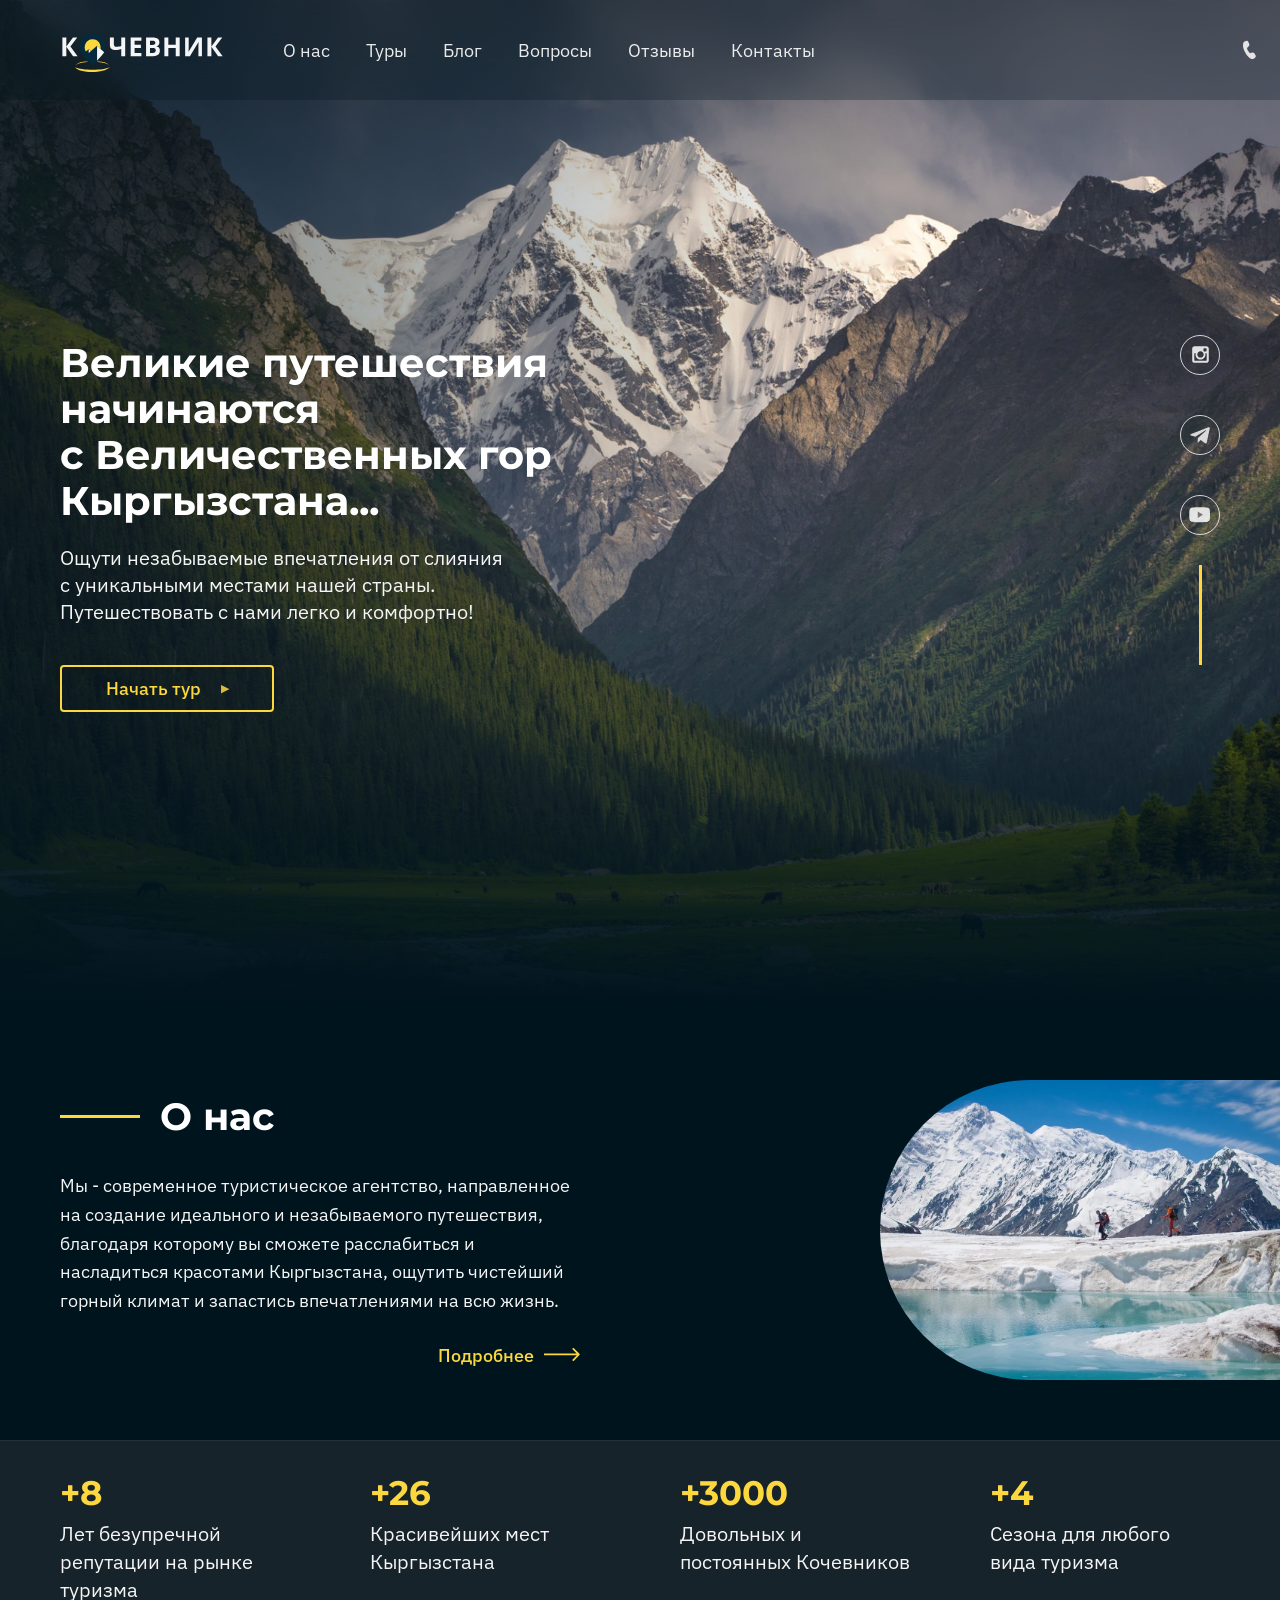
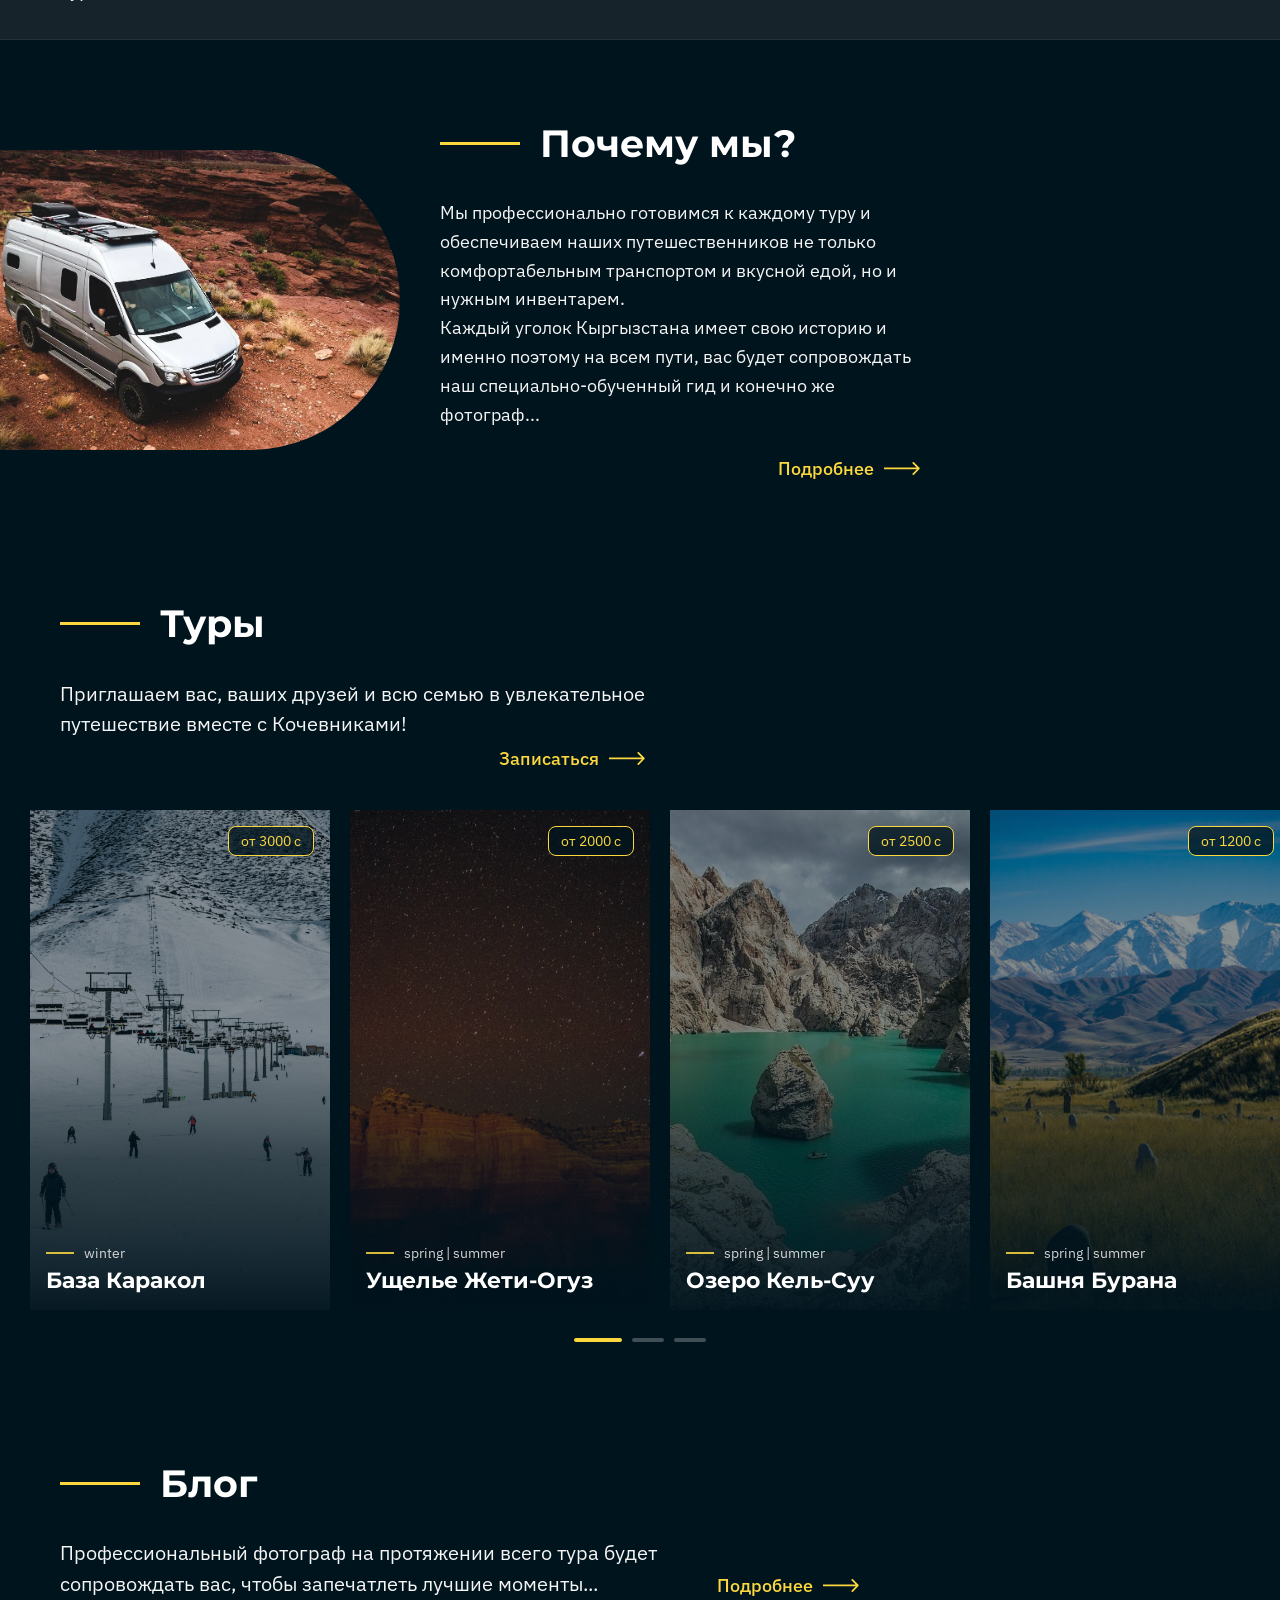
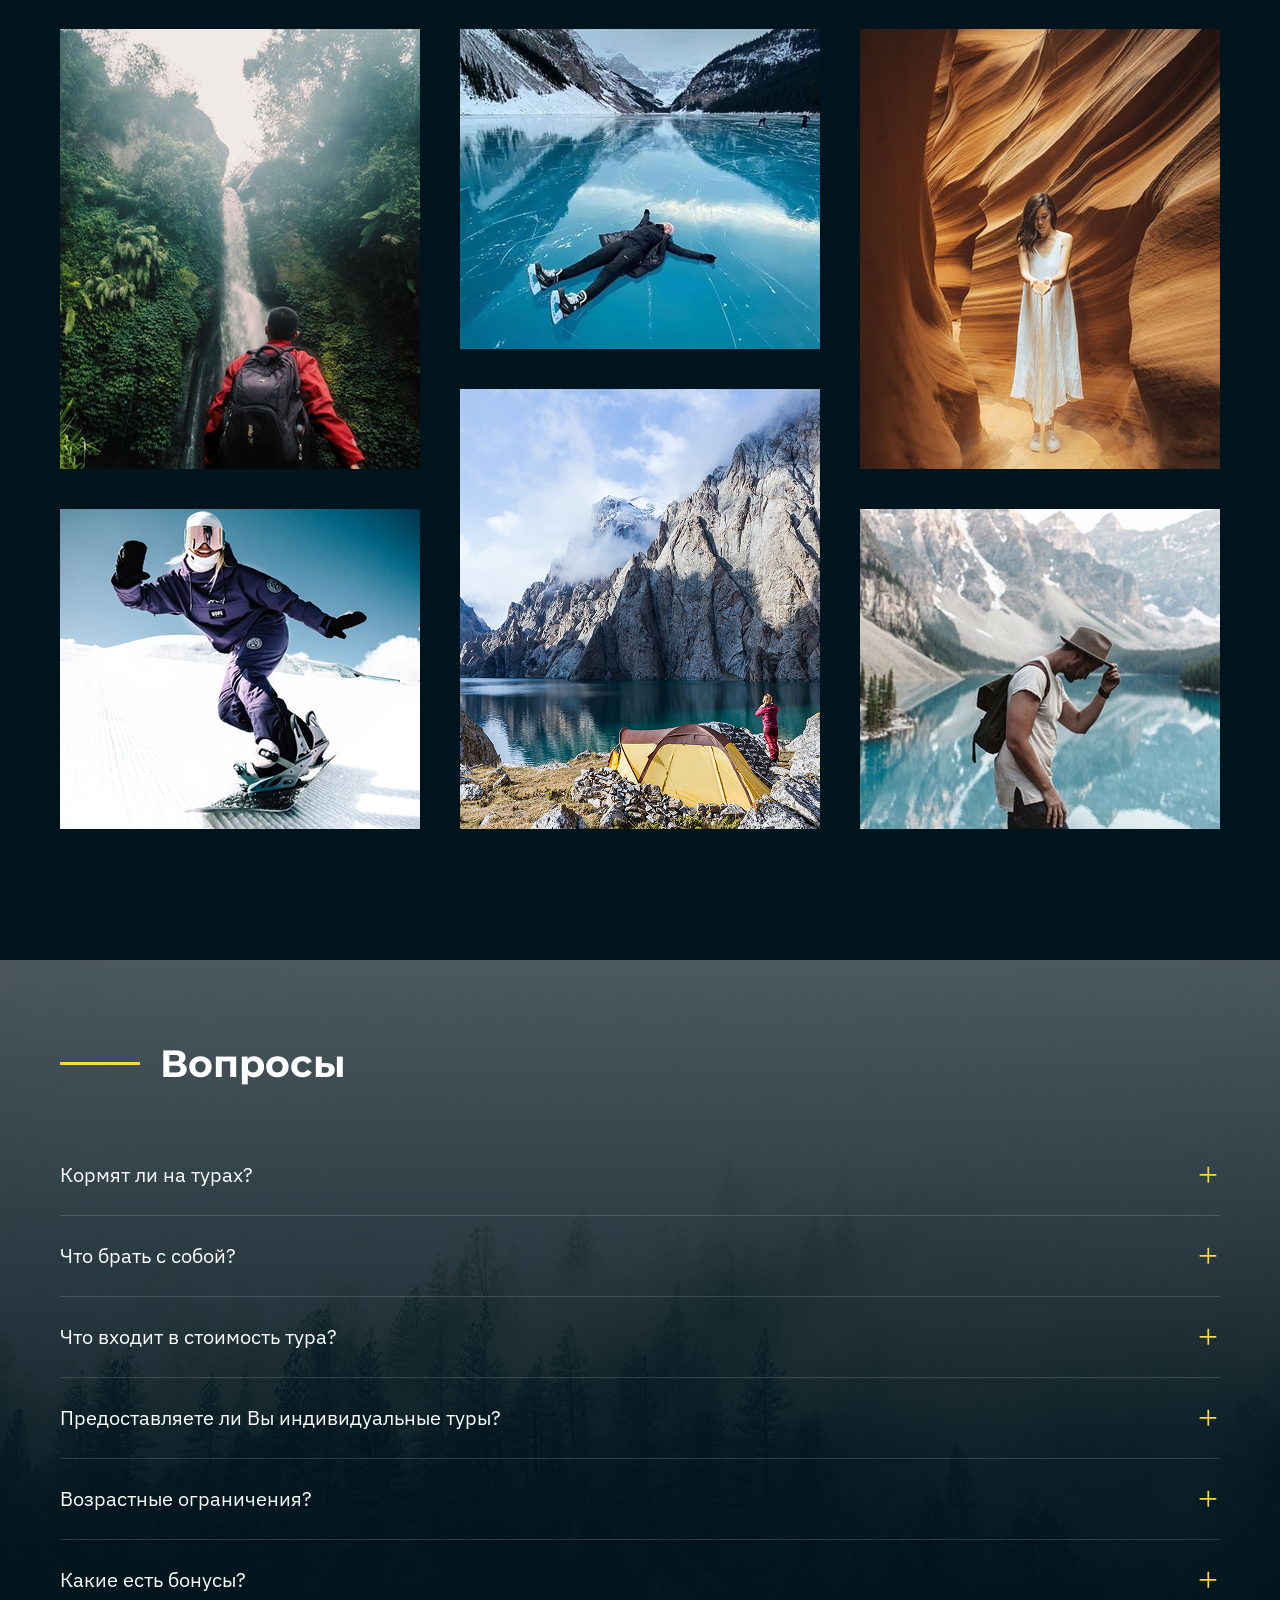
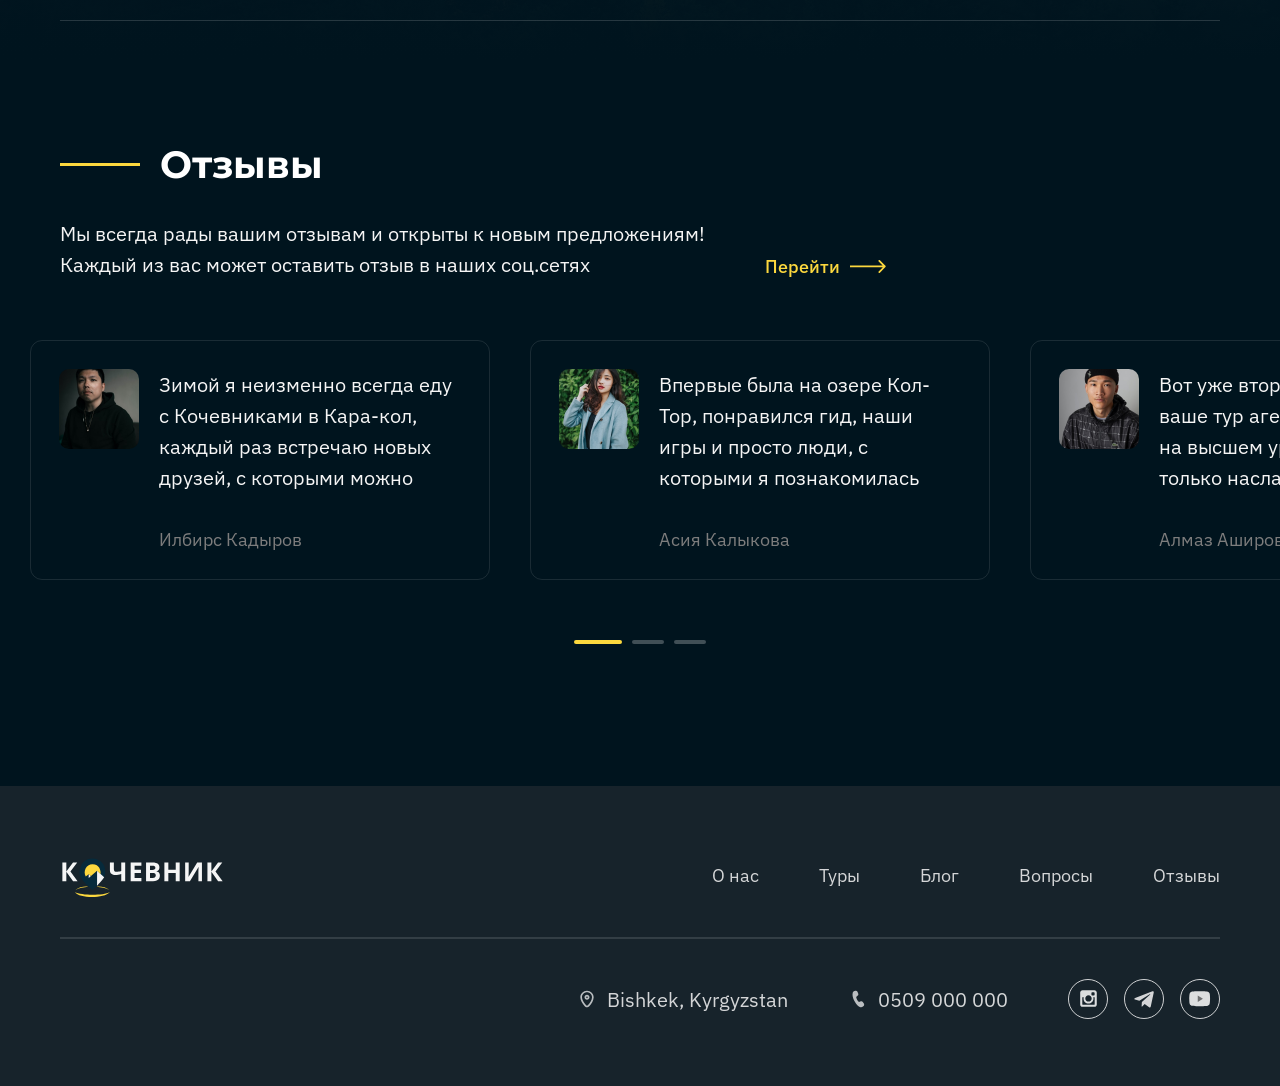
==== commit cc9fea75: "Add burger icon and update styles/scripts Co-Authored-By: Claude Sonnet 4.6 <noreply@anthropic.com>" ====
--- a/index.html
+++ b/index.html
@@ -41,6 +41,11 @@
           <span class="header__phone-divider" aria-hidden="true"></span>
           <span class="header__phone-number">0509 000 000</span>
         </a>
+
+        <!-- Бургер (мобильная) -->
+        <button class="header__burger" id="burger-btn" aria-label="Открыть меню" aria-expanded="false">
+          <img src="imgs/burger.svg" alt="" aria-hidden="true" />
+        </button>
 
       </div>
     </header>
@@ -80,6 +85,18 @@
 
   </section>
   <!-- /HERO -->
+
+  <!-- Мобильное меню (position:fixed — вне hero, чтобы не мешать прозрачности хэдера) -->
+  <nav class="mobile-nav" id="mobile-nav" aria-hidden="true" aria-label="Мобильное меню">
+    <ul class="mobile-nav__list">
+      <li><a class="mobile-nav__link" href="#about">О нас</a></li>
+      <li><a class="mobile-nav__link" href="#tours">Туры</a></li>
+      <li><a class="mobile-nav__link" href="#blog">Блог</a></li>
+      <li><a class="mobile-nav__link" href="#questions">Вопросы</a></li>
+      <li><a class="mobile-nav__link" href="#reviews">Отзывы</a></li>
+      <li><a class="mobile-nav__link" href="#contacts">Контакты</a></li>
+    </ul>
+  </nav>
 
   <!-- ========== ABOUT + STATS + WHY US ========== -->
   <div class="middle-block">
@@ -344,13 +361,18 @@
       </div>
       <!-- Колонка 2 -->
       <div class="blog__col">
+        <img class="blog__img blog__img--tall" src="imgs/blog5.jpg" alt="Блог фото 5" />
         <img class="blog__img blog__img--short" src="imgs/blog2.jpg" alt="Блог фото 2" />
-        <img class="blog__img blog__img--tall" src="imgs/blog5.jpg" alt="Блог фото 5" />
       </div>
       <!-- Колонка 3 -->
       <div class="blog__col">
         <img class="blog__img blog__img--tall" src="imgs/blog3.jpg" alt="Блог фото 3" />
         <img class="blog__img blog__img--short" src="imgs/blog6.jpg" alt="Блог фото 6" />
+        <div class="blog__socials">
+          <img src="imgs/instagram.svg" alt="Instagram" />
+          <img src="imgs/telegram.svg" alt="Telegram" />
+          <img src="imgs/youtube.svg" alt="YouTube" />
+        </div>
       </div>
     </div>
 
@@ -533,7 +555,6 @@
             <li><a class="footer__nav-link" href="#blog">Блог</a></li>
             <li><a class="footer__nav-link" href="#questions">Вопросы</a></li>
             <li><a class="footer__nav-link" href="#reviews">Отзывы</a></li>
-            <li><a class="footer__nav-link" href="#contacts">Контакты</a></li>
           </ul>
         </nav>
       </div>
--- a/style.css
+++ b/style.css
@@ -210,6 +210,15 @@
   transform: translateX(0);
 }
 
+.header__phone--open .header__phone-divider {
+  opacity: 1;
+  transform: scaleY(1);
+}
+.header__phone--open .header__phone-number {
+  opacity: 1;
+  transform: translateX(0);
+}
+
 /* ============================================================
    CONTAINER — универсальный центрирующий враппер
    ============================================================ */
@@ -356,7 +365,6 @@
 .socials__link img {
   width: 40px;
   height: 40px;
-  filter: brightness(0) invert(1);
   transition: filter .2s ease;
 }
 
@@ -840,6 +848,8 @@
   padding-bottom: 2px;
 }
 
+.blog__socials { display: none; }
+
 .blog__grid {
   display: flex;
   gap: 40px;
@@ -852,6 +862,10 @@
   flex-direction: column;
   gap: 40px;
 }
+
+/* Десктоп: blog2(short) сверху, blog5(tall) снизу — обратно DOM-порядку */
+.blog__col:nth-child(2) .blog__img:first-child { order: 2; }
+.blog__col:nth-child(2) .blog__img:nth-child(2) { order: 1; }
 
 .blog__img {
   width: 100%;
@@ -1305,4 +1319,508 @@
   margin-top: 16px;
   width: 214px;
   height: 47px;
+}
+
+/* ============================================================
+   BURGER BUTTON — скрыт на десктопе
+   ============================================================ */
+.header__burger {
+  display: none;
+  align-items: center;
+  justify-content: center;
+  margin-left: auto;
+  margin-right: 20px;
+  padding: 8px;
+  background: none;
+  border: none;
+  cursor: pointer;
+  flex-shrink: 0;
+}
+
+.header__burger img {
+  width: 28px;
+  height: auto;
+  display: block;
+}
+
+/* ============================================================
+   MOBILE NAV OVERLAY — скрыт на десктопе
+   ============================================================ */
+.mobile-nav {
+  display: none;
+  position: fixed;
+  top: var(--header-h);
+  left: 0;
+  right: 0;
+  background: rgba(0, 20, 30, 0.97);
+  backdrop-filter: blur(20px);
+  -webkit-backdrop-filter: blur(20px);
+  z-index: 100;
+  transform: translateY(calc(-100% - var(--header-h)));
+  opacity: 0;
+  visibility: hidden;
+  transition: transform .35s ease, opacity .35s ease, visibility 0s .35s;
+  padding: 0;
+}
+
+.mobile-nav--open {
+  transform: translateY(0);
+  opacity: 1;
+  visibility: visible;
+  transition: transform .35s ease, opacity .35s ease, visibility 0s 0s;
+}
+
+.mobile-nav__list {
+  display: flex;
+  flex-direction: column;
+  padding: 24px 24px 32px;
+  gap: 0;
+}
+
+.mobile-nav__link {
+  font-family: var(--font-body);
+  font-size: 20px;
+  font-weight: 400;
+  color: var(--c-white);
+  padding: 16px 0;
+  border-bottom: 1px solid rgba(255, 255, 255, 0.08);
+  display: block;
+  transition: color .2s ease;
+}
+
+.mobile-nav__link:hover { color: var(--c-yellow); }
+
+/* ============================================================
+   АДАПТИВКА — iPad Pro (769px – 1366px)
+   ============================================================ */
+@media (min-width: 769px) and (max-width: 1366px) {
+
+  /* === HEADER === */
+  .logo { padding-left: 60px; }
+  .nav { padding-left: 60px; }
+  .nav__list { gap: 36px; }
+  .header__phone {
+    flex-direction: row-reverse;
+    margin-left: 20px;
+    margin-right: 20px;
+  }
+
+  /* === HERO === */
+  .hero__content { left: 60px; }
+  .hero__title { font-size: 40px; width: 720px; }
+  .hero__subtitle { font-size: 20px; }
+  .socials { right: 60px; }
+
+  /* === ABOUT === */
+  .about__inner { padding-left: 60px; gap: 40px; }
+  .about__text-col { flex: 1; width: auto; min-width: 280px; max-width: 520px; }
+  .about__text { width: 100%; font-size: 18px; }
+  .about__img { width: 400px; }
+
+  /* === STATS === */
+  .stats__inner { padding: 0 60px; }
+  .stats__num { font-size: 34px; }
+
+  /* === WHY US === */
+  .why-us__inner { padding-right: 60px; gap: 40px; justify-content: flex-start; }
+  .why-us__text-col { flex: 1; width: auto; min-width: 280px; max-width: 520px; padding-right: 40px; }
+  .why-us__text { width: 100%; font-size: 18px; }
+  .why-us__img { width: 400px; }
+
+  /* === TOURS === */
+  .tours__head { padding: 40px 0 40px 60px; }
+
+  /* === BLOG === */
+  .blog { padding: 0 60px 80px; }
+
+  /* === QUESTIONS === */
+  .questions__inner { padding: 80px 60px 40px; }
+
+  /* === REVIEWS === */
+  .reviews__head { padding: 0 60px; }
+  .reviews__slider .review-card:first-child { margin-left: 60px; }
+  .reviews__slider .review-card:last-child  { margin-right: 60px; }
+
+  /* === FOOTER === */
+  .footer__inner { padding: 0 60px; }
+  .footer__logo { margin-left: -60px; }
+}
+
+/* ============================================================
+   АДАПТИВКА — max-width: 768px
+   ============================================================ */
+@media (max-width: 768px) {
+
+  /* --- ROOT --- */
+  :root {
+    --header-h: 70px;
+    --hero-h: 100dvh;
+  }
+
+  /* --- HERO --- */
+  .hero {
+    height: 100dvh;
+    min-height: 580px;
+    background-size: cover;
+    background-position: center top;
+  }
+
+  /* --- 2. HEADER — та же прозрачность, что и на десктопе --- */
+  .header {
+    background: rgba(0, 20, 30, 0.25);
+    backdrop-filter: blur(20px);
+    -webkit-backdrop-filter: blur(20px);
+  }
+
+  /* --- ШАПКА — показываем бургер, скрываем nav и телефон --- */
+  .logo { padding-left: 20px; }
+  .nav { display: none; }
+  .header__phone { display: none; }
+  .header__burger { display: flex; }
+  .mobile-nav { display: block; }
+
+  /* --- HERO CONTENT --- */
+  .hero__content {
+    top: 180px;
+    left: 20px;
+    right: 20px;
+  }
+
+  .hero__title { font-size: 30px; width: 100%; line-height: 1.2; }
+  .hero__subtitle { font-size: 15px; }
+
+  /* --- 3. SOCIALS — чуть ниже --- */
+  .socials { right: 16px; top: 72%; gap: 20px; }
+  .socials__link { width: 34px; height: 34px; }
+  .socials__link img { width: 34px; height: 34px; }
+
+  /* --- 4, 5. ABOUT — фото 150px, 40px до статистики --- */
+  .about { padding: 48px 0 40px; }
+
+  .about__inner {
+    flex-direction: column;
+    padding-left: 20px;
+    padding-right: 0;
+    gap: 28px;
+  }
+
+  .about__text-col { width: 100%; padding-right: 20px; }
+  .about__text { font-size: 16px; width: 100%; }
+
+  .about__img-col { width: 100%; max-width: 100%; flex-shrink: 1; }
+
+  .about__img {
+    width: 300px;
+    height: 150px;
+    border-radius: 75px 0 0 75px;
+    margin-left: auto;
+  }
+
+  /* --- STATS --- */
+  .stats { height: auto; padding: 40px 0; }
+  .stats__inner { padding: 0 20px; flex-wrap: wrap; gap: 36px 0; }
+  .stats__item { flex: 0 0 50%; }
+  .stats__num { font-size: 32px; }
+  .stats__label { font-size: 15px; }
+
+  /* --- 6. WHY US — фото 150px --- */
+  .why-us { padding: 48px 0 0; }
+
+  .why-us__inner {
+    flex-direction: column;
+    padding-left: 0;
+    padding-right: 0;
+    gap: 28px;
+  }
+
+  .why-us__img-col { order: 2; width: 100%; max-width: 100%; flex-shrink: 1; }
+
+  .why-us__text-col { order: 1; width: 100%; padding: 0 20px; }
+  .why-us__text { font-size: 16px; width: 100%; }
+
+  .why-us__img {
+    width: 300px;
+    height: 150px;
+    border-radius: 0 75px 75px 0;
+  }
+
+  /* --- 7. TOURS --- */
+  .tours { padding-top: 64px; }
+  .tours__head { padding: 40px 20px 20px; }
+  .tours__title { font-size: 28px; }
+  .tours__subtitle { font-size: 15px; }
+
+  .tours__signup { margin-top: 20px; margin-bottom: 12px; }
+
+  .tour-card { width: 260px; height: 420px; }
+
+  .tour-card:active .tour-card__overlay-top { opacity: 0; }
+  .tour-card:active .tour-card__price {
+    background: var(--c-yellow);
+    color: var(--c-dark);
+    box-shadow: 0 0 10px rgba(252, 216, 62, 0.55);
+  }
+
+  /* --- 8, 9. BLOG --- */
+  .blog { padding: 20px 20px 60px; min-height: unset; }
+
+  .blog__head-row { flex-direction: column; align-items: flex-start; gap: 0; }
+  .blog__subtitle { width: 100%; }
+  .blog__more { margin-top: 16px; }
+
+  .blog__socials {
+    display: flex;
+    gap: 20px;
+    align-items: center;
+    justify-content: center;
+    break-inside: avoid;
+    margin-bottom: 20px;
+  }
+  .blog__socials img {
+    width: 30px;
+    height: 30px;
+    display: block;
+  }
+
+  .blog__grid {
+    display: block;
+    column-count: 2;
+    column-gap: 20px;
+    height: auto;
+  }
+
+  .blog__col { display: contents; }
+
+  .blog__img,
+  .blog__img--tall,
+  .blog__img--short {
+    display: block;
+    width: 100%;
+    height: auto;
+    object-fit: fill;
+    flex: none;
+    break-inside: avoid;
+    margin-bottom: 20px;
+  }
+
+  /* --- QUESTIONS --- */
+  .questions__inner { padding: 60px 20px 40px; gap: 32px; }
+  .faq__question { font-size: 17px; }
+  .faq__answer   { font-size: 15px; }
+  .faq__trigger  { padding: 22px 0; }
+
+  /* --- 10. REVIEWS --- */
+  .reviews { padding: 60px 0 40px; gap: 40px; min-height: unset; }
+  .reviews__head { padding: 0 20px; }
+
+  .reviews__head-row { flex-direction: column; align-items: flex-start; gap: 0; }
+  .reviews__subtitle { font-size: 15px; width: 100%; }
+  .reviews__more { margin-top: 16px; }
+
+  .reviews__dots { margin-bottom: 40px; }
+  .review-card { width: calc(100vw - 80px); height: auto; min-height: 180px; }
+  .review-card__text-wrap { width: auto; height: auto; }
+  .review-card__text { font-size: 15px; }
+
+  /* --- 11. FOOTER --- */
+  .footer { height: auto; }
+
+  .footer__inner {
+    padding: 40px 24px 40px;
+    display: grid;
+    grid-template-columns: 1fr auto;
+    grid-template-rows: auto auto;
+    gap: 20px 40px;
+    align-items: start;
+    flex-direction: unset;
+    justify-content: unset;
+  }
+
+  .footer__top { display: contents; margin-bottom: 0; }
+
+  .footer__logo { grid-column: 1; grid-row: 1; margin-left: 0; padding-left: 0; margin-bottom: 8px; }
+
+  .footer__nav {
+    grid-column: 2;
+    grid-row: 1 / 3;
+    display: flex;
+    align-items: flex-start;
+    padding-top: 4px;
+  }
+
+  .footer__nav-list { flex-direction: column; align-items: flex-end; gap: 16px; }
+
+  .footer__divider { display: none; }
+
+  .footer__bottom {
+    grid-column: 1;
+    grid-row: 2;
+    display: flex;
+    flex-direction: column;
+    align-items: flex-start;
+    justify-content: flex-start;
+    gap: 20px;
+    padding-bottom: 8px;
+  }
+
+  .footer__contacts { flex-direction: column; align-items: flex-start; gap: 14px; margin-bottom: 8px; }
+  .footer__contact-text { font-size: 16px; }
+  .footer__nav-link { font-size: 16px; }
+  .footer__socials { gap: 12px; }
+  .footer__social-link { width: 32px; height: 32px; }
+  .footer__social-link img { width: 32px; height: 32px; }
+}
+
+/* ============================================================
+   iPad mini (768 × 1024) — перезаписи поверх мобильных правил
+   ============================================================ */
+@media (min-width: 600px) and (max-width: 768px) {
+
+  /* Иконка телефона — показать, номер раскрывается влево по тапу */
+  .header__phone {
+    display: flex;
+    flex-direction: row-reverse;
+    margin-left: auto;
+    margin-right: 16px;
+  }
+
+  /* Контент hero ниже */
+  .hero__content { top: 300px; }
+
+  /* Шрифты hero */
+  .hero__subtitle { font-size: 18px; }
+
+  /* О нас — фото */
+  .about__img {
+    width: 600px;
+    height: 300px;
+    border-radius: 150px 0 0 150px;
+  }
+
+  /* Почему мы — фото */
+  .why-us__img {
+    width: 600px;
+    height: 300px;
+    border-radius: 0 150px 150px 0;
+  }
+
+  /* Блог — 2 колонки, как на мобилке */
+  .blog__grid {
+    display: block;
+    column-count: 2;
+    column-gap: 20px;
+    height: auto;
+  }
+  .blog__col { display: contents; }
+  .blog__img,
+  .blog__img--tall,
+  .blog__img--short {
+    display: block;
+    width: 100%;
+    height: auto;
+    object-fit: fill;
+    flex: none;
+    break-inside: avoid;
+    margin-bottom: 20px;
+  }
+  .blog__socials {
+    gap: 60px;
+    margin-top: 50px;
+  }
+  .blog__socials img {
+    width: 40px;
+    height: 40px;
+  }
+
+  /* Соц.иконки — горизонтальная строка справа, вровень с кнопкой */
+  .socials {
+    flex-direction: row;
+    align-items: center;
+    top: 50%;
+    left: auto;
+    right: 60px;
+    transform: translateY(-50%);
+    gap: 40px;
+  }
+  .socials__link { width: 40px; height: 40px; }
+  .socials__link img { width: 40px; height: 40px; }
+
+  .socials__line {
+    display: block;
+    transform: rotate(90deg);
+    margin-top: 0;
+    margin-left: 50px;
+    flex-shrink: 0;
+  }
+
+  /* Отзывы — карточки как на десктопе */
+  .review-card { width: 460px; height: 240px; }
+  .review-card__text-wrap { width: auto; height: auto; }
+  .review-card__text { font-size: 18px; }
+
+  /* Футер — как iPad Pro, но gap меньше */
+  .footer { height: auto; min-height: 200px; }
+
+  .footer__inner {
+    display: flex !important;
+    flex-direction: column;
+    justify-content: center;
+    padding: 32px 24px;
+  }
+
+  .footer__top {
+    display: flex !important;
+    align-items: center;
+    justify-content: space-between;
+    margin-bottom: 20px;
+    width: 100%;
+  }
+
+  .footer__logo {
+    grid-column: initial;
+    grid-row: initial;
+    margin-left: -4px;
+    padding-left: 0;
+    margin-bottom: 0;
+  }
+
+  .footer__nav {
+    grid-column: initial;
+    grid-row: initial;
+    padding-top: 0;
+    margin-left: auto;
+    display: flex;
+    align-items: center;
+  }
+
+  .footer__nav-list {
+    flex-direction: row;
+    align-items: center;
+    gap: 28px;
+  }
+
+  .footer__nav-link { font-size: 16px; }
+
+  .footer__divider { display: block; margin-bottom: 20px; }
+
+  .footer__bottom {
+    grid-column: initial;
+    grid-row: initial;
+    display: flex;
+    flex-direction: row;
+    align-items: center;
+    justify-content: space-between;
+    gap: 0;
+    padding-bottom: 0;
+    width: 100%;
+  }
+
+  .footer__contacts {
+    display: contents;
+  }
+
+  .footer__contact-text { font-size: 16px; }
+  .footer__socials { gap: 12px; }
+  .footer__social-link { width: 34px; height: 34px; }
+  .footer__social-link img { width: 34px; height: 34px; }
 }
